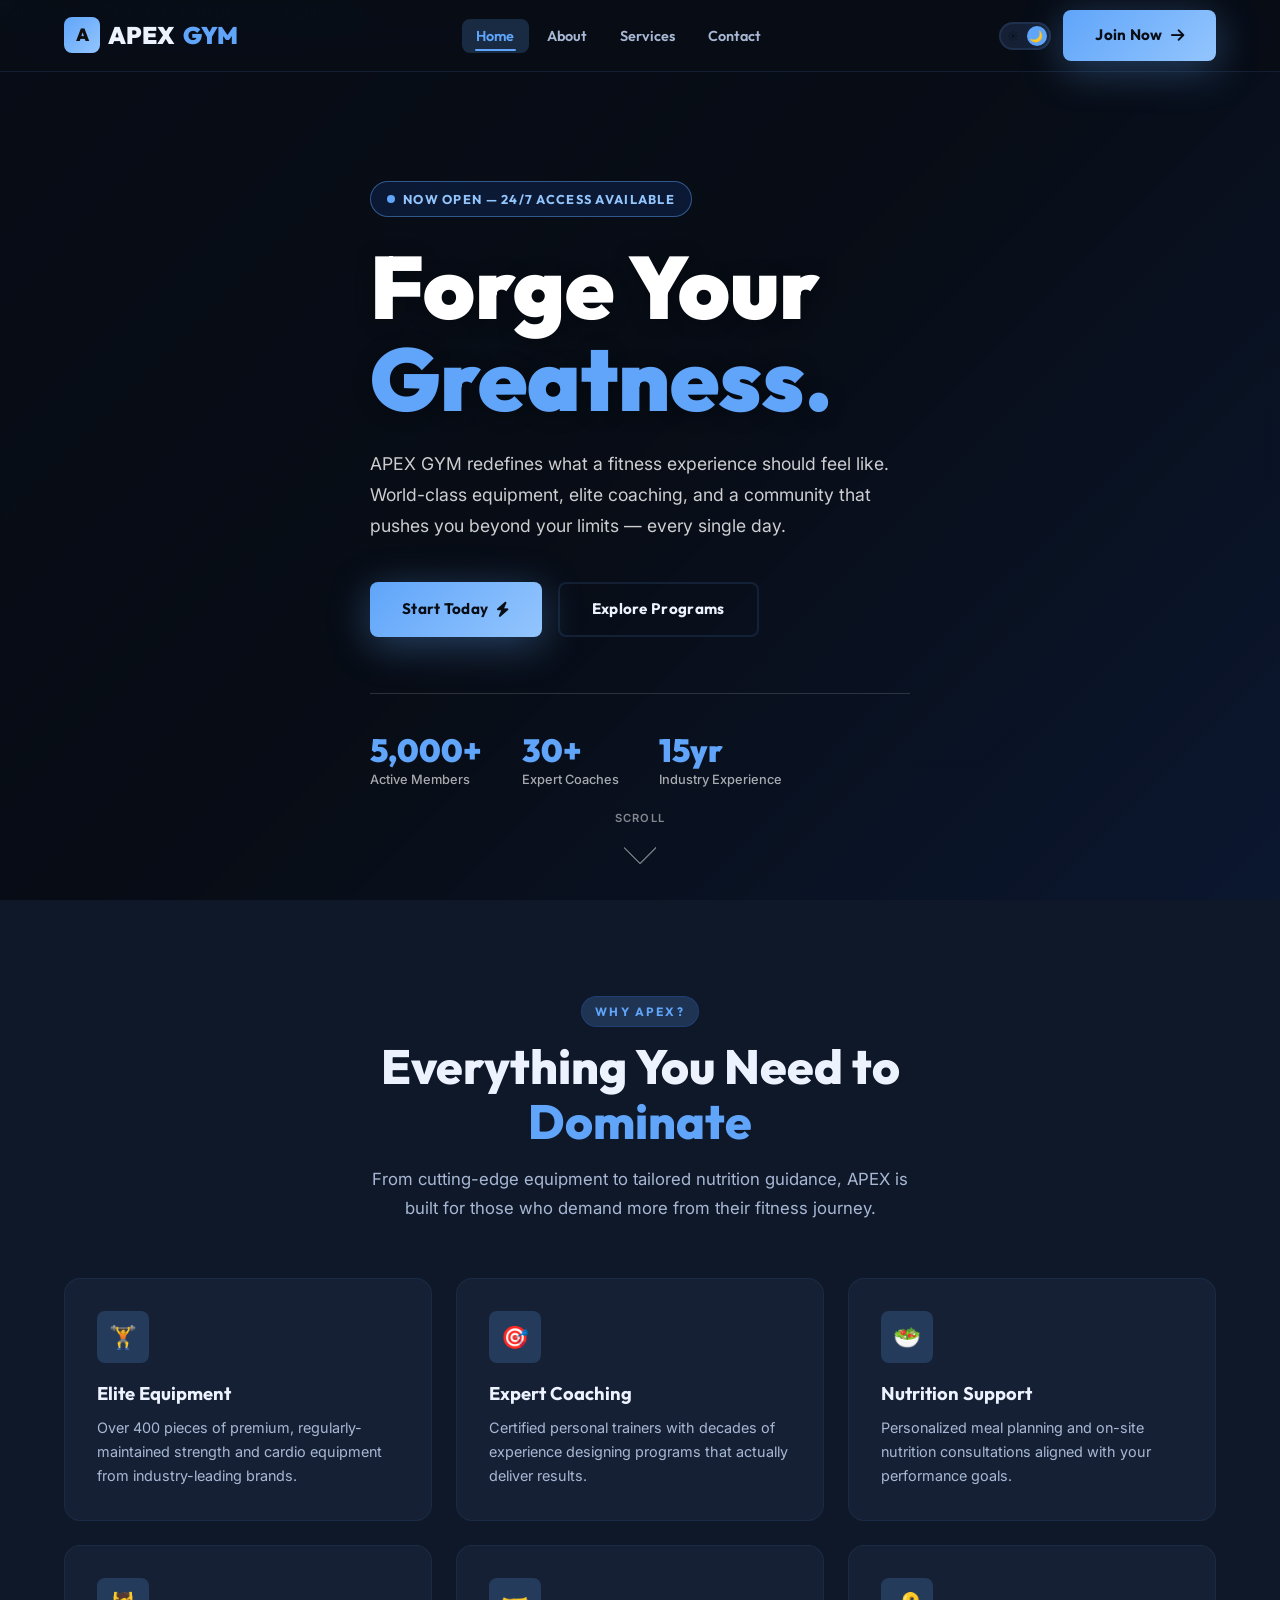
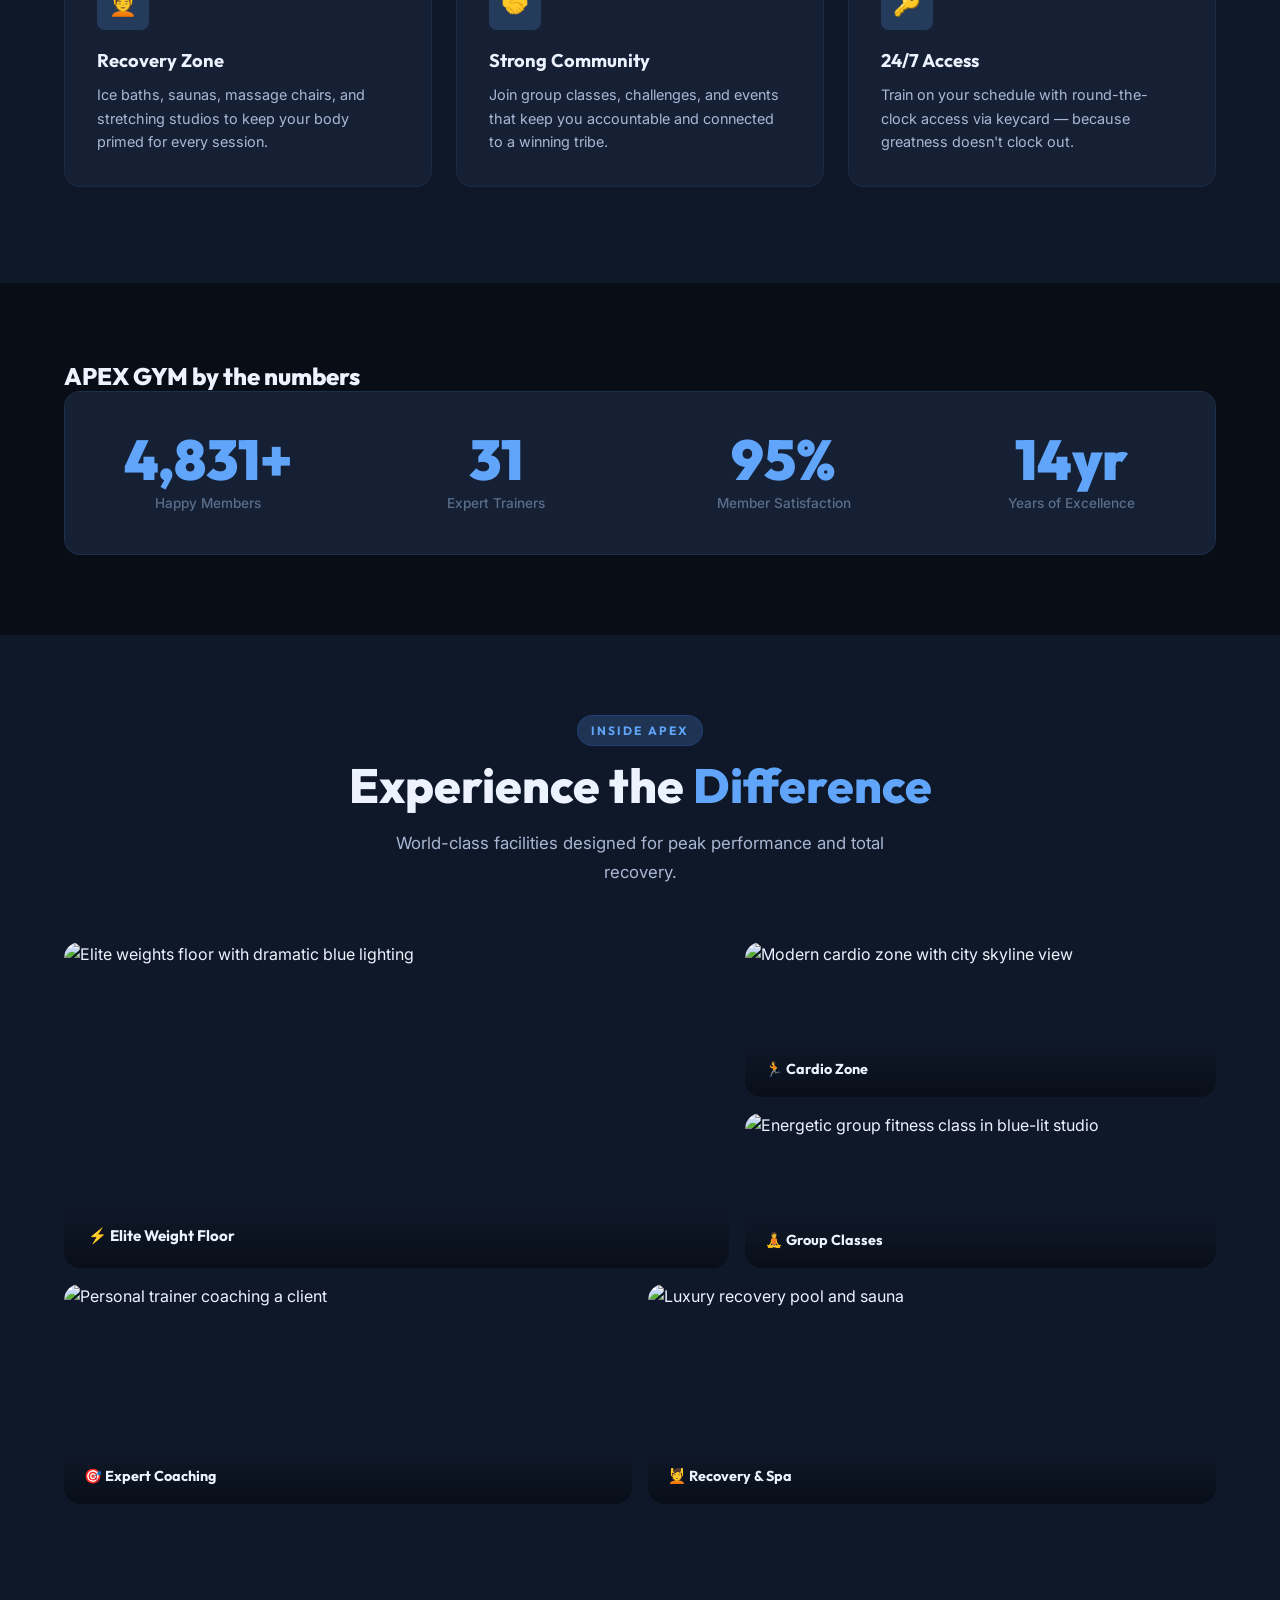
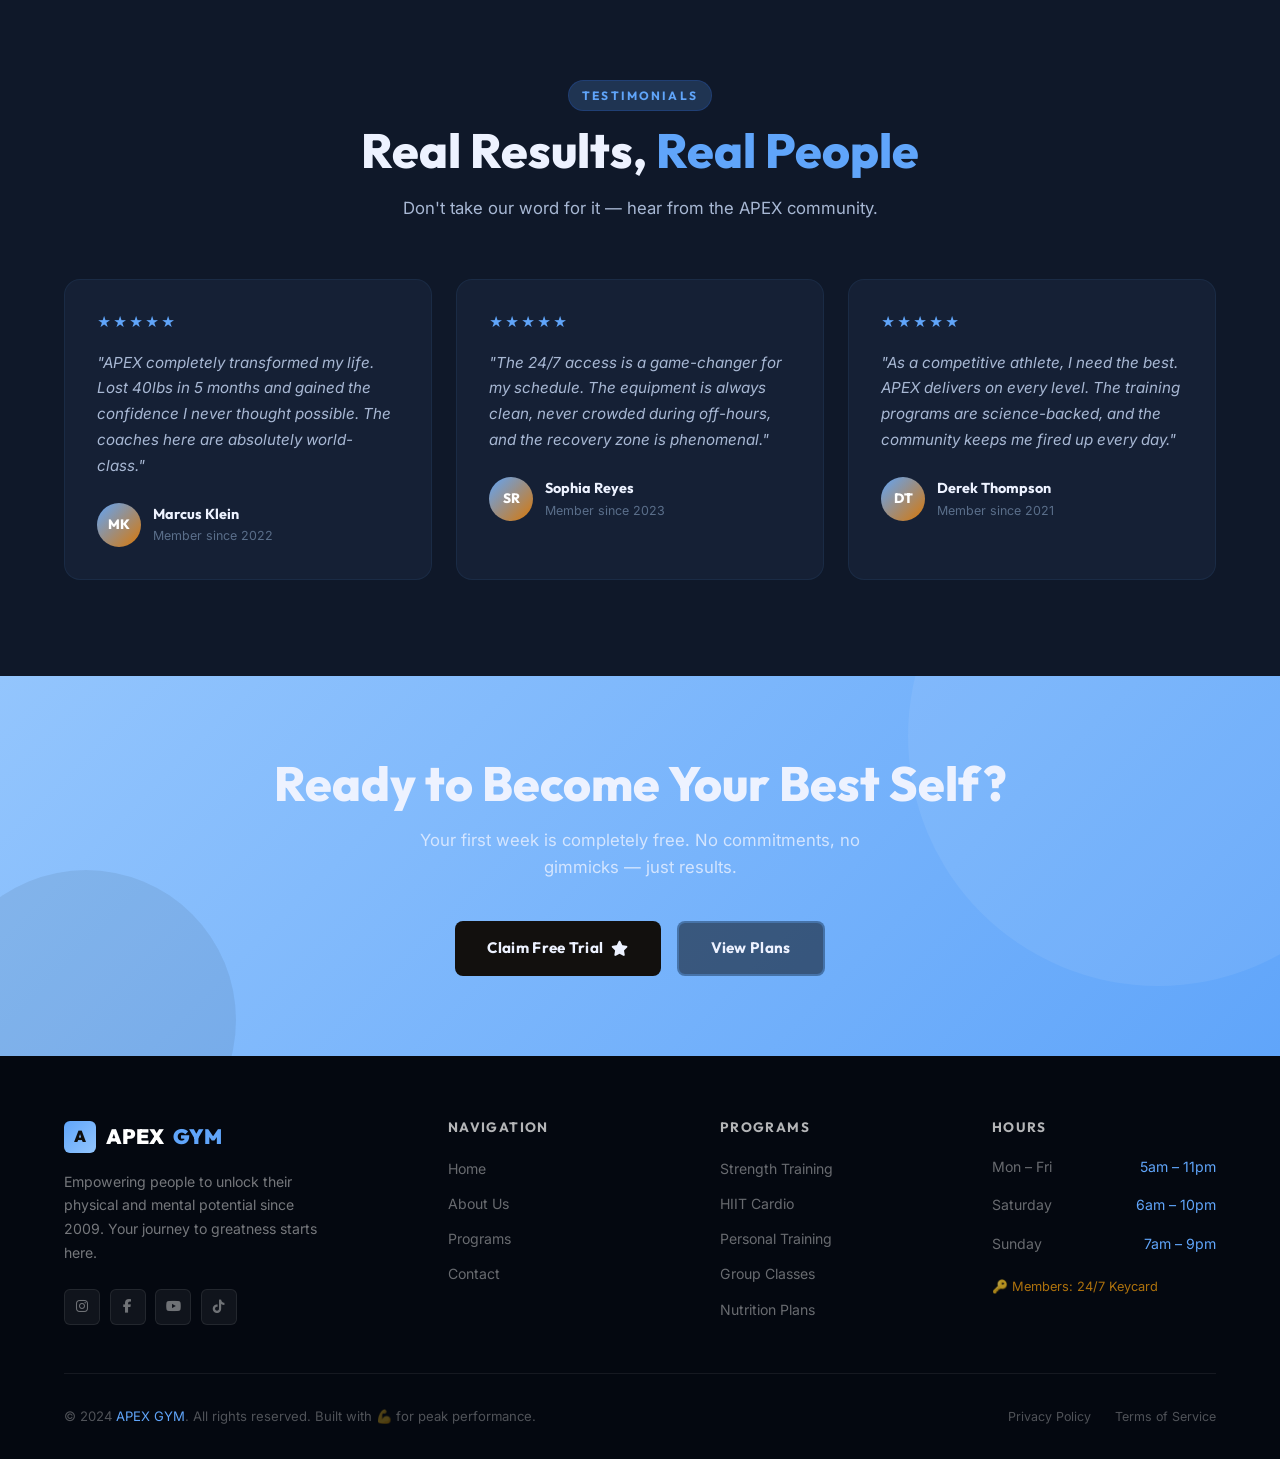
==== index.html @ f4f2288e "Add files via upload" ====
<!DOCTYPE html>
<html lang="en" data-theme="dark">
<head>
  <meta charset="UTF-8" />
  <meta name="viewport" content="width=device-width, initial-scale=1.0" />
  <title>APEX GYM — Forge Your Greatness</title>
  <meta name="description" content="APEX GYM offers world-class fitness equipment, expert personal trainers, and premium wellness programs. Join thousands of members transforming their lives." />
  <meta name="keywords" content="gym, fitness, personal training, weightlifting, APEX GYM" />
  <link rel="canonical" href="index.html" />
  <link rel="stylesheet" href="./style.css" />
  <!-- Font Awesome for icons -->
  <link rel="stylesheet" href="https://cdnjs.cloudflare.com/ajax/libs/font-awesome/6.5.0/css/all.min.css" crossorigin="anonymous" />

  <style>
    /* ── Home-specific styles ── */
    .highlights-section { background: var(--bg-secondary); }

    .stats-section {
      background: var(--bg-primary);
      padding: 5rem 0;
    }

    .stats-grid {
      display: grid;
      grid-template-columns: repeat(4, 1fr);
      gap: 1px;
      background: var(--border);
      border: 1px solid var(--border);
      border-radius: var(--radius-md);
      overflow: hidden;
    }

    .stat-block {
      background: var(--bg-card);
      padding: 2.5rem;
      text-align: center;
      transition: background var(--transition-fast);
    }
    .stat-block:hover { background: var(--bg-card-hover); }

    .stat-block .counter-number { margin-bottom: 0.3rem; }
    .stat-block p {
      font-size: 0.85rem;
      color: var(--text-muted);
      font-weight: 500;
    }

    /* Accordion for FAQs */
    .accordion-item {
      background: var(--bg-card);
      border: 1px solid var(--border-card);
      border-radius: var(--radius-sm);
      overflow: hidden;
      margin-bottom: 0.75rem;
    }

    .accordion-trigger {
      width: 100%;
      display: flex;
      align-items: center;
      justify-content: space-between;
      padding: 1.25rem 1.5rem;
      cursor: pointer;
      background: none;
      font-family: var(--font-heading);
      font-weight: 700;
      font-size: 0.95rem;
      color: var(--text-primary);
      transition: color var(--transition-fast);
      text-align: left;
      gap: 1rem;
    }

    .accordion-trigger:hover { color: var(--accent); }

    .accordion-icon {
      font-size: 0.7rem;
      color: var(--accent);
      transition: transform var(--transition-med);
      flex-shrink: 0;
    }

    .accordion-item.open .accordion-icon { transform: rotate(180deg); }

    .accordion-body {
      max-height: 0;
      overflow: hidden;
      transition: max-height 0.4s ease;
    }

    .accordion-body-inner {
      padding: 0 1.5rem 1.25rem;
      font-size: 0.9rem;
      color: var(--text-secondary);
      line-height: 1.7;
    }

    @media (max-width: 768px) {
      .stats-grid { grid-template-columns: repeat(2, 1fr); }
    }

    @media (max-width: 480px) {
      .stats-grid { grid-template-columns: 1fr; }
    }
  </style>
</head>
<body>

  <!-- ══════════════════════════════════
       NAVIGATION
  ══════════════════════════════════ -->
  <nav class="navbar" role="navigation" aria-label="Main navigation">
    <div class="nav-container">

      <!-- Logo -->
      <a href="index.html" class="nav-logo" aria-label="APEX GYM Home">
        <div class="nav-logo-icon" aria-hidden="true">A</div>
        APEX<span>GYM</span>
      </a>

      <!-- Desktop Links -->
      <ul class="nav-links" role="list">
        <li><a href="index.html" id="nav-home">Home</a></li>
        <li><a href="about.html" id="nav-about">About</a></li>
        <li><a href="services.html" id="nav-services">Services</a></li>
        <li><a href="contact.html" id="nav-contact">Contact</a></li>
      </ul>

      <!-- Controls -->
      <div class="nav-controls">
        <!-- Theme Toggle -->
        <button
          class="theme-toggle"
          data-theme-toggle
          aria-label="Toggle dark/light mode"
          id="theme-toggle-btn"
        >
          <span class="theme-toggle-icon icon-sun" aria-hidden="true">☀️</span>
          <span class="theme-toggle-thumb" aria-hidden="true"></span>
          <span class="theme-toggle-icon icon-moon" aria-hidden="true">🌙</span>
        </button>

        <!-- CTA Button -->
        <a href="contact.html" class="btn btn-primary nav-cta" id="nav-join-btn">
          Join Now <i class="fa fa-arrow-right" aria-hidden="true"></i>
        </a>

        <!-- Hamburger -->
        <button
          class="nav-hamburger"
          aria-label="Toggle mobile menu"
          aria-expanded="false"
          aria-controls="mobile-menu"
          id="hamburger-btn"
        >
          <span class="hamburger-line"></span>
          <span class="hamburger-line"></span>
          <span class="hamburger-line"></span>
        </button>
      </div>
    </div>
  </nav>

  <!-- Mobile Menu -->
  <div class="mobile-menu" id="mobile-menu" role="dialog" aria-label="Mobile navigation">
    <ul class="mobile-menu-links" role="list">
      <li><a href="index.html">Home</a></li>
      <li><a href="about.html">About</a></li>
      <li><a href="services.html">Services</a></li>
      <li><a href="contact.html">Contact</a></li>
    </ul>
    <a href="contact.html" class="btn btn-primary" style="width:100%;justify-content:center;" id="mobile-join-btn">
      Join Now <i class="fa fa-arrow-right" aria-hidden="true"></i>
    </a>
  </div>

  <main>

    <!-- ══════════════════════════════════
         HERO SECTION
    ══════════════════════════════════ -->
    <section class="hero" aria-labelledby="hero-heading">
      <div class="hero-bg" aria-hidden="true">
        <img
          src="images/gym_hero.png"
          alt="Interior of APEX GYM with premium equipment"
          loading="eager"
        />
      </div>

      <div class="container">
        <div class="hero-content">
          <div class="hero-badge fade-in">
            <span class="hero-badge-dot" aria-hidden="true"></span>
            Now Open — 24/7 Access Available
          </div>

          <h1 class="hero-title fade-in" id="hero-heading">
            Forge Your
            <span class="accent-text">Greatness.</span>
          </h1>

          <p class="hero-subtitle fade-in">
            APEX GYM redefines what a fitness experience should feel like.
            World-class equipment, elite coaching, and a community that pushes
            you beyond your limits — every single day.
          </p>

          <div class="hero-cta fade-in">
            <a href="contact.html" class="btn btn-primary" id="hero-start-btn">
              Start Today <i class="fa fa-bolt" aria-hidden="true"></i>
            </a>
            <a href="services.html" class="btn btn-secondary" id="hero-explore-btn">
              Explore Programs
            </a>
          </div>

          <div class="hero-stats fade-in" role="list">
            <div role="listitem">
              <div class="hero-stat-value">5,000+</div>
              <div class="hero-stat-label">Active Members</div>
            </div>
            <div role="listitem">
              <div class="hero-stat-value">30+</div>
              <div class="hero-stat-label">Expert Coaches</div>
            </div>
            <div role="listitem">
              <div class="hero-stat-value">15yr</div>
              <div class="hero-stat-label">Industry Experience</div>
            </div>
          </div>
        </div>
      </div>

      <!-- Scroll indicator -->
      <div class="hero-scroll" aria-hidden="true">
        <span>Scroll</span>
        <div class="hero-scroll-arrow"></div>
      </div>
    </section>

    <!-- ══════════════════════════════════
         HIGHLIGHTS / FEATURES
    ══════════════════════════════════ -->
    <section class="section highlights-section" aria-labelledby="highlights-heading">
      <div class="container">
        <div class="section-header fade-in">
          <span class="section-label">Why APEX?</span>
          <h2 class="section-title" id="highlights-heading">
            Everything You Need to <br/><span class="text-accent">Dominate</span>
          </h2>
          <p class="section-subtitle">
            From cutting-edge equipment to tailored nutrition guidance, APEX is
            built for those who demand more from their fitness journey.
          </p>
        </div>

        <div class="features-grid stagger-children">
          <article class="feature-card slide-up" id="feature-equipment">
            <div class="feature-icon" aria-hidden="true">🏋️</div>
            <h3>Elite Equipment</h3>
            <p>Over 400 pieces of premium, regularly-maintained strength and cardio equipment from industry-leading brands.</p>
          </article>

          <article class="feature-card slide-up" id="feature-coaching">
            <div class="feature-icon" aria-hidden="true">🎯</div>
            <h3>Expert Coaching</h3>
            <p>Certified personal trainers with decades of experience designing programs that actually deliver results.</p>
          </article>

          <article class="feature-card slide-up" id="feature-nutrition">
            <div class="feature-icon" aria-hidden="true">🥗</div>
            <h3>Nutrition Support</h3>
            <p>Personalized meal planning and on-site nutrition consultations aligned with your performance goals.</p>
          </article>

          <article class="feature-card slide-up" id="feature-recovery">
            <div class="feature-icon" aria-hidden="true">💆</div>
            <h3>Recovery Zone</h3>
            <p>Ice baths, saunas, massage chairs, and stretching studios to keep your body primed for every session.</p>
          </article>

          <article class="feature-card slide-up" id="feature-community">
            <div class="feature-icon" aria-hidden="true">🤝</div>
            <h3>Strong Community</h3>
            <p>Join group classes, challenges, and events that keep you accountable and connected to a winning tribe.</p>
          </article>

          <article class="feature-card slide-up" id="feature-access">
            <div class="feature-icon" aria-hidden="true">🔑</div>
            <h3>24/7 Access</h3>
            <p>Train on your schedule with round-the-clock access via keycard — because greatness doesn't clock out.</p>
          </article>
        </div>
      </div>
    </section>

    <!-- ══════════════════════════════════
         STATS COUNTER
    ══════════════════════════════════ -->
    <section class="stats-section" aria-labelledby="stats-heading">
      <div class="container">
        <h2 class="visually-hidden" id="stats-heading">APEX GYM by the numbers</h2>
        <div class="stats-grid stagger-children">
          <div class="stat-block fade-in">
            <div class="counter-number" data-count="5000" data-suffix="+">0</div>
            <p>Happy Members</p>
          </div>
          <div class="stat-block fade-in">
            <div class="counter-number" data-count="32" data-suffix="">0</div>
            <p>Expert Trainers</p>
          </div>
          <div class="stat-block fade-in">
            <div class="counter-number" data-count="98" data-suffix="%">0</div>
            <p>Member Satisfaction</p>
          </div>
          <div class="stat-block fade-in">
            <div class="counter-number" data-count="15" data-suffix="yr">0</div>
            <p>Years of Excellence</p>
          </div>
        </div>
      </div>
    </section>

    <!-- ══════════════════════════════════
         PHOTO GALLERY
    ══════════════════════════════════ -->
    <section class="section gallery-section" aria-labelledby="gallery-heading" style="background: var(--bg-secondary); padding-top:5rem; padding-bottom:5rem;">
      <div class="container">
        <div class="section-header fade-in">
          <span class="section-label">Inside APEX</span>
          <h2 class="section-title" id="gallery-heading">Experience the <span class="text-accent">Difference</span></h2>
          <p class="section-subtitle">World-class facilities designed for peak performance and total recovery.</p>
        </div>
        <div class="gallery-grid stagger-children" style="display:grid;grid-template-columns:repeat(12,1fr);gap:1rem;">
          <figure class="slide-up gallery-item" style="grid-column:1/8;grid-row:1/3;border-radius:var(--radius-md);overflow:hidden;margin:0;position:relative;min-height:320px;">
            <img src="images/gym_weights_1.jpg" alt="Elite weights floor with dramatic blue lighting" style="width:100%;height:100%;object-fit:cover;display:block;transition:transform 0.5s ease;">
            <figcaption style="position:absolute;bottom:0;left:0;right:0;padding:1.25rem 1.5rem;background:linear-gradient(to top,rgba(8,13,22,0.85),transparent);color:#EDF2FF;font-family:var(--font-heading);font-weight:700;font-size:0.95rem;">⚡ Elite Weight Floor</figcaption>
          </figure>
          <figure class="slide-up gallery-item" style="grid-column:8/13;border-radius:var(--radius-md);overflow:hidden;margin:0;position:relative;min-height:155px;">
            <img src="images/gym_cardio_1.jpg" alt="Modern cardio zone with city skyline view" style="width:100%;height:100%;object-fit:cover;display:block;transition:transform 0.5s ease;">
            <figcaption style="position:absolute;bottom:0;left:0;right:0;padding:1rem 1.25rem;background:linear-gradient(to top,rgba(8,13,22,0.85),transparent);color:#EDF2FF;font-family:var(--font-heading);font-weight:700;font-size:0.9rem;">🏃 Cardio Zone</figcaption>
          </figure>
          <figure class="slide-up gallery-item" style="grid-column:8/13;border-radius:var(--radius-md);overflow:hidden;margin:0;position:relative;min-height:155px;">
            <img src="images/gym_classes_1.jpg" alt="Energetic group fitness class in blue-lit studio" style="width:100%;height:100%;object-fit:cover;display:block;transition:transform 0.5s ease;">
            <figcaption style="position:absolute;bottom:0;left:0;right:0;padding:1rem 1.25rem;background:linear-gradient(to top,rgba(8,13,22,0.85),transparent);color:#EDF2FF;font-family:var(--font-heading);font-weight:700;font-size:0.9rem;">🧘 Group Classes</figcaption>
          </figure>
          <figure class="slide-up gallery-item" style="grid-column:1/7;border-radius:var(--radius-md);overflow:hidden;margin:0;position:relative;min-height:220px;">
            <img src="images/gym_trainer_1.jpg" alt="Personal trainer coaching a client" style="width:100%;height:100%;object-fit:cover;display:block;transition:transform 0.5s ease;">
            <figcaption style="position:absolute;bottom:0;left:0;right:0;padding:1rem 1.25rem;background:linear-gradient(to top,rgba(8,13,22,0.85),transparent);color:#EDF2FF;font-family:var(--font-heading);font-weight:700;font-size:0.9rem;">🎯 Expert Coaching</figcaption>
          </figure>
          <figure class="slide-up gallery-item" style="grid-column:7/13;border-radius:var(--radius-md);overflow:hidden;margin:0;position:relative;min-height:220px;">
            <img src="images/gym_pool_spa_1.jpg" alt="Luxury recovery pool and sauna" style="width:100%;height:100%;object-fit:cover;display:block;transition:transform 0.5s ease;">
            <figcaption style="position:absolute;bottom:0;left:0;right:0;padding:1rem 1.25rem;background:linear-gradient(to top,rgba(8,13,22,0.85),transparent);color:#EDF2FF;font-family:var(--font-heading);font-weight:700;font-size:0.9rem;">💆 Recovery &amp; Spa</figcaption>
          </figure>
        </div>
      </div>
    </section>

    <!-- ══════════════════════════════════
         TESTIMONIALS
    ══════════════════════════════════ -->
    <section class="section" aria-labelledby="testimonials-heading" style="background: var(--bg-secondary);">
      <div class="container">
        <div class="section-header fade-in">
          <span class="section-label">Testimonials</span>
          <h2 class="section-title" id="testimonials-heading">
            Real Results, <span class="text-accent">Real People</span>
          </h2>
          <p class="section-subtitle">
            Don't take our word for it — hear from the APEX community.
          </p>
        </div>

        <div class="testimonials-grid stagger-children">
          <article class="testimonial-card slide-up" id="testimonial-1">
            <div class="stars" aria-label="5 out of 5 stars">★★★★★</div>
            <p class="testimonial-text">
              "APEX completely transformed my life. Lost 40lbs in 5 months and
              gained the confidence I never thought possible. The coaches here
              are absolutely world-class."
            </p>
            <div class="testimonial-author">
              <div class="testimonial-avatar" aria-hidden="true">MK</div>
              <div>
                <div class="testimonial-name">Marcus Klein</div>
                <div class="testimonial-role">Member since 2022</div>
              </div>
            </div>
          </article>

          <article class="testimonial-card slide-up" id="testimonial-2">
            <div class="stars" aria-label="5 out of 5 stars">★★★★★</div>
            <p class="testimonial-text">
              "The 24/7 access is a game-changer for my schedule. The equipment
              is always clean, never crowded during off-hours, and the recovery
              zone is phenomenal."
            </p>
            <div class="testimonial-author">
              <div class="testimonial-avatar" aria-hidden="true">SR</div>
              <div>
                <div class="testimonial-name">Sophia Reyes</div>
                <div class="testimonial-role">Member since 2023</div>
              </div>
            </div>
          </article>

          <article class="testimonial-card slide-up" id="testimonial-3">
            <div class="stars" aria-label="5 out of 5 stars">★★★★★</div>
            <p class="testimonial-text">
              "As a competitive athlete, I need the best. APEX delivers on every
              level. The training programs are science-backed, and the community
              keeps me fired up every day."
            </p>
            <div class="testimonial-author">
              <div class="testimonial-avatar" aria-hidden="true">DT</div>
              <div>
                <div class="testimonial-name">Derek Thompson</div>
                <div class="testimonial-role">Member since 2021</div>
              </div>
            </div>
          </article>
        </div>
      </div>
    </section>

    <!-- ══════════════════════════════════
         CTA SECTION
    ══════════════════════════════════ -->
    <section class="cta-section" aria-labelledby="cta-heading">
      <div class="container">
        <div class="cta-inner fade-in">
          <h2 id="cta-heading">Ready to Become Your Best Self?</h2>
          <p>Your first week is completely free. No commitments, no gimmicks — just results.</p>
          <div style="display:flex;gap:1rem;justify-content:center;flex-wrap:wrap;">
            <a href="contact.html" class="btn btn-dark" id="cta-free-trial-btn">
              Claim Free Trial <i class="fa fa-star" aria-hidden="true"></i>
            </a>
            <a href="services.html" class="btn" style="background:rgba(8,13,22,0.55);color:#EDF2FF;border:2px solid rgba(96,165,250,0.35);font-family:var(--font-heading);font-weight:700;" id="cta-plans-btn">
              View Plans
            </a>
          </div>
        </div>
      </div>
    </section>

  </main>

  <!-- ══════════════════════════════════
       FOOTER
  ══════════════════════════════════ -->
  <footer class="footer" role="contentinfo">
    <div class="container">
      <div class="footer-grid">
        <div class="footer-brand">
          <div class="footer-logo">
            <div class="footer-logo-icon" aria-hidden="true">A</div>
            APEX<span>GYM</span>
          </div>
          <p>Empowering people to unlock their physical and mental potential since 2009. Your journey to greatness starts here.</p>
          <div class="footer-social" aria-label="Social media links">
            <a href="#" aria-label="Instagram" id="footer-instagram"><i class="fab fa-instagram"></i></a>
            <a href="#" aria-label="Facebook" id="footer-facebook"><i class="fab fa-facebook-f"></i></a>
            <a href="#" aria-label="YouTube" id="footer-youtube"><i class="fab fa-youtube"></i></a>
            <a href="#" aria-label="TikTok" id="footer-tiktok"><i class="fab fa-tiktok"></i></a>
          </div>
        </div>

        <div>
          <h3 class="footer-col-title">Navigation</h3>
          <ul class="footer-links" role="list">
            <li><a href="index.html">Home</a></li>
            <li><a href="about.html">About Us</a></li>
            <li><a href="services.html">Programs</a></li>
            <li><a href="contact.html">Contact</a></li>
          </ul>
        </div>

        <div>
          <h3 class="footer-col-title">Programs</h3>
          <ul class="footer-links" role="list">
            <li><a href="services.html">Strength Training</a></li>
            <li><a href="services.html">HIIT Cardio</a></li>
            <li><a href="services.html">Personal Training</a></li>
            <li><a href="services.html">Group Classes</a></li>
            <li><a href="services.html">Nutrition Plans</a></li>
          </ul>
        </div>

        <div>
          <h3 class="footer-col-title">Hours</h3>
          <ul class="footer-links" role="list" style="color:rgba(255,255,255,0.4);font-size:0.88rem;">
            <li style="display:flex;justify-content:space-between;"><span>Mon – Fri</span><span style="color:var(--accent)">5am – 11pm</span></li>
            <li style="display:flex;justify-content:space-between;margin-top:0.4rem;"><span>Saturday</span><span style="color:var(--accent)">6am – 10pm</span></li>
            <li style="display:flex;justify-content:space-between;margin-top:0.4rem;"><span>Sunday</span><span style="color:var(--accent)">7am – 9pm</span></li>
            <li style="margin-top:0.75rem;color:rgba(245,158,11,0.7);font-size:0.8rem;">🔑 Members: 24/7 Keycard</li>
          </ul>
        </div>
      </div>

      <hr class="footer-divider" />

      <div class="footer-bottom">
        <p class="footer-copy">
          &copy; 2024 <span>APEX GYM</span>. All rights reserved. Built with 💪 for peak performance.
        </p>
        <div style="display:flex;gap:1.5rem;">
          <a href="#" style="font-size:0.78rem;color:rgba(255,255,255,0.3);transition:color 0.2s;" id="footer-privacy">Privacy Policy</a>
          <a href="#" style="font-size:0.78rem;color:rgba(255,255,255,0.3);transition:color 0.2s;" id="footer-terms">Terms of Service</a>
        </div>
      </div>
    </div>
  </footer>

  <script src="./script.js"></script>
</body>
</html>
---- style.css ----
/* ============================================================
   APEX GYM — Main Stylesheet
   Features: CSS Variables theming, animations, responsive design
   ============================================================ */

/* ── Google Fonts Import ── */
@import url('https://fonts.googleapis.com/css2?family=Outfit:wght@300;400;500;600;700;800;900&family=Inter:wght@300;400;500;600&display=swap');

/* ============================================================
   CSS CUSTOM PROPERTIES — DAY (LIGHT) THEME
   Base colours: Steel Blue #2563EB · Warm Brown #7C4A1E
   ============================================================ */
:root {
  /* Core Palette */
  --blue:            #2563EB;         /* Primary steel blue */
  --brown:           #7C4A1E;         /* Warm brown */
  --accent:          #2563EB;         /* Blue — primary action */
  --accent-dark:     #1D4ED8;         /* Deeper blue */
  --accent-glow:     rgba(37, 99, 235, 0.16);
  --accent2:         #92400E;         /* Amber-brown — secondary energy */

  /* Background layers */
  --bg-primary:      #F5F0EB;         /* Warm linen */
  --bg-secondary:    #EDE8E2;         /* Slightly darker linen */
  --bg-card:         #FDFAF6;         /* Off-white card */
  --bg-card-hover:   #EBF2FF;         /* Blue-tinted hover */
  --bg-nav:          rgba(245, 240, 235, 0.92);
  --bg-footer:       #12100E;         /* Deep espresso brown */
  --bg-overlay:      rgba(245, 240, 235, 0.80);

  /* Text */
  --text-primary:    #1C1208;         /* Deep espresso */
  --text-secondary:  #4A3728;         /* Warm mid-brown */
  --text-muted:      #8A7060;         /* Light brown-grey */
  --text-on-accent:  #ffffff;
  --text-footer:     #C8B8A8;

  /* Borders & Dividers */
  --border:          rgba(124, 74, 30, 0.15);
  --border-card:     rgba(37, 99, 235, 0.10);

  /* Shadows */
  --shadow-sm:       0 2px 8px rgba(37, 99, 235, 0.07);
  --shadow-md:       0 8px 32px rgba(37, 99, 235, 0.10);
  --shadow-lg:       0 20px 60px rgba(37, 99, 235, 0.13);
  --shadow-accent:   0 8px 32px rgba(37, 99, 235, 0.30);

  /* Nav height */
  --nav-height:      72px;

  /* Transitions */
  --transition-fast: 0.18s ease;
  --transition-med:  0.35s cubic-bezier(0.4, 0, 0.2, 1);
  --transition-slow: 0.6s cubic-bezier(0.4, 0, 0.2, 1);

  /* Radius */
  --radius-sm:       8px;
  --radius-md:       16px;
  --radius-lg:       24px;
  --radius-xl:       36px;

  /* Typography */
  --font-heading:    'Outfit', sans-serif;
  --font-body:       'Inter', sans-serif;
}

/* ============================================================
   CSS CUSTOM PROPERTIES — NIGHT (DARK) THEME
   Dark mode: deep navy backgrounds, bright blue & tan accents
   ============================================================ */
[data-theme="dark"] {
  --blue:            #60A5FA;         /* Bright blue for dark bg */
  --brown:           #D4905A;         /* Warm tan */
  --accent:          #60A5FA;         /* Bright sky-blue */
  --accent-dark:     #93C5FD;
  --accent-glow:     rgba(96, 165, 250, 0.20);
  --accent2:         #D97706;         /* Warm amber */

  --bg-primary:      #080D16;         /* Deep navy-black */
  --bg-secondary:    #0F1829;         /* Rich dark navy */
  --bg-card:         #152035;         /* Navy card */
  --bg-card-hover:   #1C2D47;
  --bg-nav:          rgba(8, 13, 22, 0.93);
  --bg-footer:       #040810;
  --bg-overlay:      rgba(8, 13, 22, 0.82);

  --text-primary:    #EDF2FF;         /* Cool near-white */
  --text-secondary:  #A8B8D4;         /* Muted blue-grey */
  --text-muted:      #5A6E8A;
  --text-on-accent:  #080D16;
  --text-footer:     #6A7E9A;

  --border:          rgba(96, 165, 250, 0.12);
  --border-card:     rgba(96, 165, 250, 0.08);

  --shadow-sm:       0 2px 8px rgba(0,0,0,0.5);
  --shadow-md:       0 8px 32px rgba(0,0,0,0.6);
  --shadow-lg:       0 20px 60px rgba(0,0,0,0.7);
  --shadow-accent:   0 8px 40px rgba(96, 165, 250, 0.35);
}

/* ============================================================
   RESET & BASE
   ============================================================ */
*, *::before, *::after {
  box-sizing: border-box;
  margin: 0;
  padding: 0;
}

html {
  scroll-behavior: smooth;
  font-size: 16px;
}

body {
  font-family: var(--font-body);
  background-color: var(--bg-primary);
  color: var(--text-primary);
  line-height: 1.6;
  transition: background-color var(--transition-med), color var(--transition-med);
  overflow-x: hidden;
  min-height: 100vh;
}

/* Page fade-in transition */
body.page-loaded {
  animation: pageFadeIn 0.5s ease forwards;
}

@keyframes pageFadeIn {
  from { opacity: 0; transform: translateY(12px); }
  to   { opacity: 1; transform: translateY(0); }
}

/* page-transition overlay */
.page-transition {
  position: fixed;
  inset: 0;
  background: var(--bg-primary);
  z-index: 9999;
  pointer-events: none;
  opacity: 0;
  transition: opacity 0.3s ease;
}
.page-transition.active { opacity: 1; }

img { display: block; max-width: 100%; }
a  { text-decoration: none; color: inherit; }
ul { list-style: none; }
button { cursor: pointer; border: none; background: none; font-family: inherit; }

/* ============================================================
   TYPOGRAPHY
   ============================================================ */
h1, h2, h3, h4, h5 {
  font-family: var(--font-heading);
  font-weight: 800;
  line-height: 1.15;
  color: var(--text-primary);
}

.section-label {
  display: inline-block;
  font-family: var(--font-heading);
  font-size: 0.75rem;
  font-weight: 700;
  letter-spacing: 0.18em;
  text-transform: uppercase;
  color: var(--accent);
  margin-bottom: 0.75rem;
  padding: 0.3rem 0.8rem;
  background: var(--accent-glow);
  border-radius: 20px;
  border: 1px solid rgba(37, 99, 235, 0.22);
}

.section-title {
  font-size: clamp(2rem, 4vw, 3rem);
  color: var(--text-primary);
  margin-bottom: 1rem;
}

.section-subtitle {
  font-size: 1.05rem;
  color: var(--text-secondary);
  max-width: 560px;
  line-height: 1.7;
}

/* ============================================================
   LAYOUT UTILITIES
   ============================================================ */
.container {
  max-width: 1200px;
  margin-inline: auto;
  padding-inline: 1.5rem;
}

.section {
  padding: 6rem 0;
}

.section-header {
  margin-bottom: 3.5rem;
  text-align: center;
  display: flex;
  flex-direction: column;
  align-items: center;
}

.section-header .section-subtitle {
  text-align: center;
}

/* ============================================================
   SCROLL ANIMATIONS — fade-in / slide-up
   ============================================================ */
.fade-in {
  opacity: 0;
  transform: translateY(30px);
  transition: opacity 0.7s ease, transform 0.7s ease;
}

.slide-up {
  opacity: 0;
  transform: translateY(50px);
  transition: opacity 0.65s ease, transform 0.65s ease;
}

.slide-left {
  opacity: 0;
  transform: translateX(-40px);
  transition: opacity 0.7s ease, transform 0.7s ease;
}

.slide-right {
  opacity: 0;
  transform: translateX(40px);
  transition: opacity 0.7s ease, transform 0.7s ease;
}

.fade-in.visible,
.slide-up.visible,
.slide-left.visible,
.slide-right.visible {
  opacity: 1;
  transform: translate(0);
}

/* Staggered children delay */
.stagger-children > *:nth-child(1) { transition-delay: 0.05s; }
.stagger-children > *:nth-child(2) { transition-delay: 0.15s; }
.stagger-children > *:nth-child(3) { transition-delay: 0.25s; }
.stagger-children > *:nth-child(4) { transition-delay: 0.35s; }
.stagger-children > *:nth-child(5) { transition-delay: 0.45s; }
.stagger-children > *:nth-child(6) { transition-delay: 0.55s; }

/* ============================================================
   BUTTONS
   ============================================================ */
.btn {
  display: inline-flex;
  align-items: center;
  gap: 0.5rem;
  padding: 0.85rem 2rem;
  border-radius: var(--radius-sm);
  font-family: var(--font-heading);
  font-weight: 700;
  font-size: 0.95rem;
  letter-spacing: 0.02em;
  transition: all var(--transition-med);
  position: relative;
  overflow: hidden;
}

.btn::before {
  content: '';
  position: absolute;
  inset: 0;
  background: rgba(255,255,255,0.12);
  opacity: 0;
  transition: opacity var(--transition-fast);
}
.btn:hover::before { opacity: 1; }

.btn-primary {
  background: linear-gradient(135deg, var(--accent), var(--accent-dark));
  color: var(--text-on-accent);
  box-shadow: var(--shadow-accent);
}
.btn-primary:hover {
  transform: translateY(-2px) scale(1.02);
  box-shadow: 0 12px 40px rgba(37, 99, 235, 0.45);
}
.btn-primary:active { transform: translateY(0) scale(0.99); }

.btn-secondary {
  background: transparent;
  color: var(--text-primary);
  border: 2px solid var(--border);
}
.btn-secondary:hover {
  border-color: var(--accent);
  color: var(--accent);
  transform: translateY(-2px);
}

.btn-outline {
  background: transparent;
  color: var(--accent);
  border: 2px solid var(--accent);
}
.btn-outline:hover {
  background: var(--accent);
  color: var(--text-on-accent);
  transform: translateY(-2px);
  box-shadow: var(--shadow-accent);
}

/* ============================================================
   NAVIGATION
   ============================================================ */
.navbar {
  position: fixed;
  top: 0;
  left: 0;
  right: 0;
  height: var(--nav-height);
  z-index: 1000;
  background: var(--bg-nav);
  backdrop-filter: blur(16px) saturate(180%);
  -webkit-backdrop-filter: blur(16px) saturate(180%);
  border-bottom: 1px solid var(--border);
  transition: background var(--transition-med), box-shadow var(--transition-med);
}

.navbar.scrolled {
  box-shadow: var(--shadow-md);
}

.nav-container {
  display: flex;
  align-items: center;
  justify-content: space-between;
  height: 100%;
  max-width: 1200px;
  margin-inline: auto;
  padding-inline: 1.5rem;
}

/* Logo */
.nav-logo {
  display: flex;
  align-items: center;
  gap: 0.5rem;
  font-family: var(--font-heading);
  font-weight: 900;
  font-size: 1.5rem;
  color: var(--text-primary);
  transition: color var(--transition-fast);
  text-decoration: none;
}

.nav-logo span {
  color: var(--accent);
}

.nav-logo-icon {
  width: 36px;
  height: 36px;
  background: linear-gradient(135deg, var(--accent), var(--accent-dark));
  border-radius: 8px;
  display: flex;
  align-items: center;
  justify-content: center;
  color: #0f0e0d;
  font-size: 1.1rem;
  font-weight: 900;
  flex-shrink: 0;
}

/* Nav Links */
.nav-links {
  display: flex;
  align-items: center;
  gap: 0.25rem;
}

.nav-links a {
  font-family: var(--font-heading);
  font-size: 0.9rem;
  font-weight: 600;
  color: var(--text-secondary);
  padding: 0.5rem 0.9rem;
  border-radius: var(--radius-sm);
  transition: color var(--transition-fast), background var(--transition-fast);
  position: relative;
}

.nav-links a::after {
  content: '';
  position: absolute;
  bottom: 2px;
  left: 50%;
  transform: translateX(-50%) scaleX(0);
  width: 60%;
  height: 2px;
  background: var(--accent);
  border-radius: 2px;
  transition: transform var(--transition-med);
}

.nav-links a:hover,
.nav-links a.active {
  color: var(--accent);
  background: var(--accent-glow);
}

.nav-links a:hover::after,
.nav-links a.active::after {
  transform: translateX(-50%) scaleX(1);
}

/* Nav Controls (theme toggle + CTA) */
.nav-controls {
  display: flex;
  align-items: center;
  gap: 0.75rem;
}

/* Theme Toggle Button */
.theme-toggle {
  width: 52px;
  height: 28px;
  background: var(--bg-card);
  border: 2px solid var(--border);
  border-radius: 14px;
  position: relative;
  transition: background var(--transition-med), border-color var(--transition-med);
  cursor: pointer;
  flex-shrink: 0;
}

.theme-toggle:hover {
  border-color: var(--accent);
}

.theme-toggle-thumb {
  position: absolute;
  top: 2px;
  left: 2px;
  width: 20px;
  height: 20px;
  border-radius: 50%;
  background: var(--accent);
  transition: transform var(--transition-med);
  display: flex;
  align-items: center;
  justify-content: center;
  font-size: 0.65rem;
}

[data-theme="dark"] .theme-toggle-thumb {
  transform: translateX(24px);
}

.theme-toggle-icon {
  position: absolute;
  top: 50%;
  transform: translateY(-50%);
  font-size: 0.7rem;
  transition: opacity var(--transition-fast);
  pointer-events: none;
}

.icon-sun { left: 6px; opacity: 1; }
.icon-moon { right: 6px; opacity: 1; }

[data-theme="dark"] .icon-sun { opacity: 0.4; }
[data-theme="dark"] .icon-moon { opacity: 1; }

/* Hamburger */
.nav-hamburger {
  display: none;
  flex-direction: column;
  justify-content: center;
  align-items: center;
  gap: 5px;
  width: 40px;
  height: 40px;
  border-radius: var(--radius-sm);
  transition: background var(--transition-fast);
  cursor: pointer;
}
.nav-hamburger:hover { background: var(--accent-glow); }

.hamburger-line {
  width: 22px;
  height: 2px;
  background: var(--text-primary);
  border-radius: 2px;
  transition: transform var(--transition-med), opacity var(--transition-med);
  transform-origin: center;
}

.nav-hamburger.open .hamburger-line:nth-child(1) {
  transform: translateY(7px) rotate(45deg);
}
.nav-hamburger.open .hamburger-line:nth-child(2) {
  opacity: 0;
  transform: scaleX(0);
}
.nav-hamburger.open .hamburger-line:nth-child(3) {
  transform: translateY(-7px) rotate(-45deg);
}

/* Mobile menu */
.mobile-menu {
  position: fixed;
  top: var(--nav-height);
  left: 0;
  right: 0;
  background: var(--bg-nav);
  backdrop-filter: blur(20px);
  -webkit-backdrop-filter: blur(20px);
  border-bottom: 1px solid var(--border);
  padding: 1rem 1.5rem 1.5rem;
  transform: translateY(-10px);
  opacity: 0;
  pointer-events: none;
  transition: opacity var(--transition-med), transform var(--transition-med);
  z-index: 999;
}

.mobile-menu.open {
  transform: translateY(0);
  opacity: 1;
  pointer-events: all;
}

.mobile-menu-links {
  display: flex;
  flex-direction: column;
  gap: 0.25rem;
  margin-bottom: 1rem;
}

.mobile-menu-links a {
  font-family: var(--font-heading);
  font-weight: 600;
  font-size: 1rem;
  color: var(--text-secondary);
  padding: 0.75rem 1rem;
  border-radius: var(--radius-sm);
  transition: color var(--transition-fast), background var(--transition-fast);
}

.mobile-menu-links a:hover,
.mobile-menu-links a.active {
  color: var(--accent);
  background: var(--accent-glow);
}

/* ============================================================
   HERO SECTION
   ============================================================ */
.hero {
  min-height: 100vh;
  display: flex;
  align-items: center;
  position: relative;
  overflow: hidden;
  padding-top: var(--nav-height);
}

.hero-bg {
  position: absolute;
  inset: 0;
  z-index: 0;
}

.hero-bg img {
  width: 100%;
  height: 100%;
  object-fit: cover;
  object-position: center;
}

.hero-bg::after {
  content: '';
  position: absolute;
  inset: 0;
  background: linear-gradient(
    135deg,
    rgba(8,13,22,0.88) 0%,
    rgba(8,13,22,0.62) 50%,
    rgba(37,99,235,0.12) 100%
  );
}

[data-theme="light"] .hero-bg::after {
  background: linear-gradient(
    135deg,
    rgba(28,18,8,0.82) 0%,
    rgba(28,18,8,0.58) 60%,
    rgba(37,99,235,0.10) 100%
  );
}

.hero-content {
  position: relative;
  z-index: 1;
  max-width: 700px;
}

.hero-badge {
  display: inline-flex;
  align-items: center;
  gap: 0.5rem;
  padding: 0.4rem 1rem;
  background: rgba(37, 99, 235, 0.15);
  border: 1px solid rgba(96, 165, 250, 0.45);
  border-radius: 20px;
  color: #93C5FD;
  font-family: var(--font-heading);
  font-size: 0.8rem;
  font-weight: 700;
  letter-spacing: 0.1em;
  text-transform: uppercase;
  margin-bottom: 1.5rem;
}

.hero-badge-dot {
  width: 8px;
  height: 8px;
  border-radius: 50%;
  background: #60A5FA;
  animation: pulse-dot 2s ease-in-out infinite;
}

@keyframes pulse-dot {
  0%, 100% { transform: scale(1); opacity: 1; }
  50%       { transform: scale(1.4); opacity: 0.7; }
}

.hero-title {
  font-size: clamp(2.8rem, 7vw, 5.5rem);
  font-weight: 900;
  color: #ffffff;
  line-height: 1.05;
  margin-bottom: 1.5rem;
  text-shadow: 0 2px 20px rgba(0,0,0,0.3);
}

.hero-title .accent-text {
  color: var(--accent);
  display: block;
}

.hero-subtitle {
  font-size: 1.1rem;
  color: rgba(255,255,255,0.8);
  max-width: 540px;
  line-height: 1.75;
  margin-bottom: 2.5rem;
}

.hero-cta {
  display: flex;
  gap: 1rem;
  flex-wrap: wrap;
}

.hero-stats {
  display: flex;
  gap: 2.5rem;
  margin-top: 3.5rem;
  padding-top: 2.5rem;
  border-top: 1px solid rgba(255,255,255,0.15);
  flex-wrap: wrap;
}

.hero-stat-value {
  font-family: var(--font-heading);
  font-size: 2rem;
  font-weight: 900;
  color: var(--accent);
  line-height: 1;
}

.hero-stat-label {
  font-size: 0.8rem;
  color: rgba(255,255,255,0.65);
  font-weight: 500;
  margin-top: 0.25rem;
}

/* Scroll indicator */
.hero-scroll {
  position: absolute;
  bottom: 2.5rem;
  left: 50%;
  transform: translateX(-50%);
  display: flex;
  flex-direction: column;
  align-items: center;
  gap: 0.5rem;
  color: rgba(255,255,255,0.5);
  font-size: 0.7rem;
  font-weight: 600;
  letter-spacing: 0.1em;
  text-transform: uppercase;
  z-index: 1;
  animation: bounce-scroll 2.5s ease-in-out infinite;
}

.hero-scroll-arrow {
  width: 24px;
  height: 24px;
  border-right: 2px solid rgba(255,255,255,0.4);
  border-bottom: 2px solid rgba(255,255,255,0.4);
  transform: rotate(45deg);
  border-radius: 2px;
}

@keyframes bounce-scroll {
  0%, 100% { transform: translateX(-50%) translateY(0); }
  50%       { transform: translateX(-50%) translateY(8px); }
}

/* ============================================================
   FEATURES / HIGHLIGHTS (Home)
   ============================================================ */
.features-grid {
  display: grid;
  grid-template-columns: repeat(auto-fit, minmax(280px, 1fr));
  gap: 1.5rem;
}

.feature-card {
  background: var(--bg-card);
  border: 1px solid var(--border-card);
  border-radius: var(--radius-md);
  padding: 2rem;
  transition: transform var(--transition-med), box-shadow var(--transition-med), background var(--transition-med), border-color var(--transition-med);
  position: relative;
  overflow: hidden;
}

.feature-card::before {
  content: '';
  position: absolute;
  top: 0;
  left: 0;
  right: 0;
  height: 3px;
  background: linear-gradient(90deg, var(--accent), var(--accent2));
  transform: scaleX(0);
  transform-origin: left;
  transition: transform var(--transition-med);
}

.feature-card:hover {
  transform: translateY(-6px);
  box-shadow: var(--shadow-lg);
  background: var(--bg-card-hover);
  border-color: rgba(37, 99, 235, 0.25);
}

.feature-card:hover::before { transform: scaleX(1); }

.feature-icon {
  width: 52px;
  height: 52px;
  border-radius: var(--radius-sm);
  background: var(--accent-glow);
  display: flex;
  align-items: center;
  justify-content: center;
  font-size: 1.4rem;
  margin-bottom: 1.25rem;
  transition: transform var(--transition-med);
}

.feature-card:hover .feature-icon {
  transform: scale(1.1) rotate(-5deg);
}

.feature-card h3 {
  font-size: 1.15rem;
  font-weight: 700;
  margin-bottom: 0.75rem;
}

.feature-card p {
  font-size: 0.9rem;
  color: var(--text-secondary);
  line-height: 1.65;
}

/* ============================================================
   CTA SECTION (Home)
   ============================================================ */
.cta-section {
  background: linear-gradient(135deg, var(--accent-dark) 0%, var(--accent) 100%);
  padding: 5rem 0;
  position: relative;
  overflow: hidden;
}

.cta-section::before {
  content: '';
  position: absolute;
  top: -50%;
  right: -10%;
  width: 500px;
  height: 500px;
  border-radius: 50%;
  background: rgba(255,255,255,0.07);
}

.cta-section::after {
  content: '';
  position: absolute;
  bottom: -30%;
  left: -5%;
  width: 300px;
  height: 300px;
  border-radius: 50%;
  background: rgba(0,0,0,0.07);
}

.cta-inner {
  position: relative;
  z-index: 1;
  text-align: center;
}

.cta-inner h2 {
  font-size: clamp(2rem, 4vw, 3rem);
  color: #EDF2FF;
  margin-bottom: 1rem;
}

.cta-inner p {
  font-size: 1.05rem;
  color: rgba(237, 242, 255, 0.78);
  max-width: 500px;
  margin-inline: auto;
  margin-bottom: 2.5rem;
}

.btn-dark {
  background: #12100E;
  color: #EDF2FF;
  font-family: var(--font-heading);
  font-weight: 700;
}
.btn-dark:hover {
  background: #1C1208;
  transform: translateY(-2px);
  box-shadow: 0 12px 40px rgba(0,0,0,0.4);
}

/* ============================================================
   TESTIMONIALS (Home)
   ============================================================ */
.testimonials-grid {
  display: grid;
  grid-template-columns: repeat(auto-fit, minmax(300px, 1fr));
  gap: 1.5rem;
}

.testimonial-card {
  background: var(--bg-card);
  border: 1px solid var(--border-card);
  border-radius: var(--radius-md);
  padding: 2rem;
  transition: transform var(--transition-med), box-shadow var(--transition-med);
}

.testimonial-card:hover {
  transform: translateY(-4px);
  box-shadow: var(--shadow-md);
}

.stars {
  color: var(--accent);
  font-size: 0.85rem;
  letter-spacing: 2px;
  margin-bottom: 1rem;
}

.testimonial-text {
  font-size: 0.95rem;
  color: var(--text-secondary);
  line-height: 1.7;
  font-style: italic;
  margin-bottom: 1.5rem;
}

.testimonial-author {
  display: flex;
  align-items: center;
  gap: 0.75rem;
}

.testimonial-avatar {
  width: 44px;
  height: 44px;
  border-radius: 50%;
  background: linear-gradient(135deg, var(--accent), var(--accent2));
  display: flex;
  align-items: center;
  justify-content: center;
  font-family: var(--font-heading);
  font-weight: 800;
  font-size: 0.85rem;
  color: #fff;
  flex-shrink: 0;
}

.testimonial-name {
  font-family: var(--font-heading);
  font-weight: 700;
  font-size: 0.9rem;
}

.testimonial-role {
  font-size: 0.78rem;
  color: var(--text-muted);
}

/* ============================================================
   ABOUT PAGE
   ============================================================ */
.about-hero {
  background: var(--bg-secondary);
  padding: calc(var(--nav-height) + 4rem) 0 4rem;
  border-bottom: 1px solid var(--border);
}

.about-hero-grid {
  display: grid;
  grid-template-columns: 1fr 1fr;
  gap: 4rem;
  align-items: center;
}

.about-hero-img {
  border-radius: var(--radius-lg);
  overflow: hidden;
  position: relative;
  aspect-ratio: 4/3;
}

.about-hero-img img {
  width: 100%;
  height: 100%;
  object-fit: cover;
  transition: transform var(--transition-slow);
}

.about-hero-img:hover img { transform: scale(1.04); }

.about-hero-img::before {
  content: '';
  position: absolute;
  inset: 0;
  border-radius: var(--radius-lg);
  border: 2px solid rgba(37, 99, 235, 0.25);
  z-index: 1;
  pointer-events: none;
}

.about-badge-floating {
  position: absolute;
  bottom: -20px;
  right: -20px;
  background: var(--accent);
  color: var(--text-on-accent);
  padding: 1.25rem 1.5rem;
  border-radius: var(--radius-md);
  text-align: center;
  box-shadow: var(--shadow-accent);
  z-index: 2;
}

.about-badge-number {
  font-family: var(--font-heading);
  font-size: 2rem;
  font-weight: 900;
  line-height: 1;
}

.about-badge-text {
  font-size: 0.75rem;
  font-weight: 600;
  opacity: 0.8;
  margin-top: 0.25rem;
}

.about-values-grid {
  display: grid;
  grid-template-columns: repeat(auto-fit, minmax(240px, 1fr));
  gap: 1.5rem;
}

.value-card {
  background: var(--bg-card);
  border: 1px solid var(--border-card);
  border-radius: var(--radius-md);
  padding: 1.75rem;
  text-align: center;
  transition: transform var(--transition-med), box-shadow var(--transition-med);
}

.value-card:hover {
  transform: translateY(-5px);
  box-shadow: var(--shadow-md);
  border-color: rgba(37, 99, 235, 0.25);
}

.value-icon {
  font-size: 2.2rem;
  margin-bottom: 1rem;
}

.value-card h3 {
  font-size: 1rem;
  font-weight: 700;
  margin-bottom: 0.5rem;
}

.value-card p {
  font-size: 0.85rem;
  color: var(--text-secondary);
  line-height: 1.6;
}

/* Team */
.team-grid {
  display: grid;
  grid-template-columns: repeat(auto-fit, minmax(260px, 1fr));
  gap: 2rem;
}

.team-card {
  background: var(--bg-card);
  border: 1px solid var(--border-card);
  border-radius: var(--radius-md);
  overflow: hidden;
  transition: transform var(--transition-med), box-shadow var(--transition-med);
}

.team-card:hover {
  transform: translateY(-6px);
  box-shadow: var(--shadow-lg);
}

.team-card-img {
  aspect-ratio: 1;
  background: linear-gradient(135deg, var(--accent-glow), var(--bg-secondary));
  display: flex;
  align-items: center;
  justify-content: center;
  font-size: 4rem;
  overflow: hidden;
}

.team-card-body {
  padding: 1.5rem;
}

.team-card-name {
  font-family: var(--font-heading);
  font-size: 1.1rem;
  font-weight: 800;
  margin-bottom: 0.25rem;
}

.team-card-role {
  font-size: 0.82rem;
  color: var(--accent);
  font-weight: 600;
  text-transform: uppercase;
  letter-spacing: 0.05em;
  margin-bottom: 0.75rem;
}

.team-card-bio {
  font-size: 0.85rem;
  color: var(--text-secondary);
  line-height: 1.6;
}

/* ============================================================
   SERVICES PAGE
   ============================================================ */
.services-hero {
  padding: calc(var(--nav-height) + 5rem) 0 5rem;
  text-align: center;
  background: var(--bg-secondary);
  border-bottom: 1px solid var(--border);
  position: relative;
  overflow: hidden;
}

.services-hero::before {
  content: '';
  position: absolute;
  top: 50%;
  left: 50%;
  transform: translate(-50%, -50%);
  width: 600px;
  height: 600px;
  background: radial-gradient(circle, var(--accent-glow) 0%, transparent 70%);
  pointer-events: none;
}

.services-grid {
  display: grid;
  grid-template-columns: repeat(auto-fit, minmax(320px, 1fr));
  gap: 2rem;
}

.service-card {
  background: var(--bg-card);
  border: 1px solid var(--border-card);
  border-radius: var(--radius-md);
  padding: 2.25rem;
  transition: transform var(--transition-med), box-shadow var(--transition-med), border-color var(--transition-med);
  position: relative;
  overflow: hidden;
}

.service-card::after {
  content: '';
  position: absolute;
  bottom: 0;
  left: 0;
  right: 0;
  height: 4px;
  background: linear-gradient(90deg, var(--accent), var(--accent2));
  transform: scaleX(0);
  transition: transform var(--transition-med);
}

.service-card:hover {
  transform: translateY(-8px);
  box-shadow: var(--shadow-lg);
  border-color: rgba(37, 99, 235, 0.25);
}

.service-card:hover::after { transform: scaleX(1); }

.service-icon-wrap {
  width: 60px;
  height: 60px;
  border-radius: var(--radius-sm);
  background: linear-gradient(135deg, var(--accent-glow), rgba(146, 64, 14, 0.12));
  display: flex;
  align-items: center;
  justify-content: center;
  font-size: 1.6rem;
  margin-bottom: 1.5rem;
  transition: transform var(--transition-med), box-shadow var(--transition-med);
}

.service-card:hover .service-icon-wrap {
  transform: scale(1.1);
  box-shadow: var(--shadow-accent);
}

.service-card h3 {
  font-size: 1.2rem;
  font-weight: 800;
  margin-bottom: 0.75rem;
}

.service-card p {
  font-size: 0.9rem;
  color: var(--text-secondary);
  line-height: 1.7;
  margin-bottom: 1.5rem;
}

.service-features {
  display: flex;
  flex-direction: column;
  gap: 0.4rem;
}

.service-feature-item {
  display: flex;
  align-items: center;
  gap: 0.5rem;
  font-size: 0.85rem;
  color: var(--text-secondary);
}

.service-feature-item::before {
  content: '✓';
  color: var(--accent);
  font-weight: 800;
  flex-shrink: 0;
}

/* Pricing */
.pricing-grid {
  display: grid;
  grid-template-columns: repeat(auto-fit, minmax(280px, 1fr));
  gap: 1.5rem;
  align-items: end;
}

.pricing-card {
  background: var(--bg-card);
  border: 2px solid var(--border-card);
  border-radius: var(--radius-lg);
  padding: 2.5rem 2rem;
  text-align: center;
  transition: transform var(--transition-med), box-shadow var(--transition-med);
  position: relative;
}

.pricing-card:hover {
  transform: translateY(-6px);
  box-shadow: var(--shadow-lg);
}

.pricing-card.featured {
  border-color: var(--accent);
  background: linear-gradient(145deg, var(--bg-card), var(--bg-card-hover));
  transform: scale(1.04);
  box-shadow: var(--shadow-accent);
}

.pricing-card.featured:hover { transform: scale(1.04) translateY(-4px); }

.pricing-badge {
  position: absolute;
  top: -14px;
  left: 50%;
  transform: translateX(-50%);
  background: linear-gradient(135deg, var(--accent), var(--accent-dark));
  color: var(--text-on-accent);
  font-family: var(--font-heading);
  font-size: 0.7rem;
  font-weight: 800;
  letter-spacing: 0.08em;
  text-transform: uppercase;
  padding: 0.3rem 1rem;
  border-radius: 20px;
  white-space: nowrap;
}

.pricing-name {
  font-family: var(--font-heading);
  font-size: 1rem;
  font-weight: 700;
  text-transform: uppercase;
  letter-spacing: 0.1em;
  color: var(--text-muted);
  margin-bottom: 1.25rem;
}

.pricing-price {
  display: flex;
  align-items: flex-start;
  justify-content: center;
  gap: 0.2rem;
  margin-bottom: 0.5rem;
}

.pricing-currency {
  font-family: var(--font-heading);
  font-size: 1.2rem;
  font-weight: 700;
  color: var(--accent);
  margin-top: 0.4rem;
}

.pricing-amount {
  font-family: var(--font-heading);
  font-size: 3.2rem;
  font-weight: 900;
  color: var(--text-primary);
  line-height: 1;
}

.pricing-period {
  font-size: 0.8rem;
  color: var(--text-muted);
  margin-bottom: 1.75rem;
}

.pricing-features {
  text-align: left;
  margin-bottom: 2rem;
  display: flex;
  flex-direction: column;
  gap: 0.6rem;
}

.pricing-feature {
  display: flex;
  align-items: center;
  gap: 0.6rem;
  font-size: 0.88rem;
  color: var(--text-secondary);
}

.pricing-feature-check {
  width: 18px;
  height: 18px;
  border-radius: 50%;
  background: var(--accent-glow);
  border: 1px solid var(--accent);
  display: flex;
  align-items: center;
  justify-content: center;
  font-size: 0.6rem;
  color: var(--accent);
  flex-shrink: 0;
}

/* ============================================================
   CONTACT PAGE
   ============================================================ */
.contact-hero {
  padding: calc(var(--nav-height) + 5rem) 0 5rem;
  background: var(--bg-secondary);
  border-bottom: 1px solid var(--border);
  text-align: center;
  position: relative;
  overflow: hidden;
}

.contact-hero::before {
  content: '';
  position: absolute;
  top: 50%;
  left: 50%;
  transform: translate(-50%, -50%);
  width: 500px;
  height: 500px;
  background: radial-gradient(circle, var(--accent-glow) 0%, transparent 70%);
  pointer-events: none;
}

.contact-grid {
  display: grid;
  grid-template-columns: 1fr 1.4fr;
  gap: 4rem;
  align-items: start;
}

/* Contact Info */
.contact-info-cards {
  display: flex;
  flex-direction: column;
  gap: 1rem;
}

.contact-info-card {
  background: var(--bg-card);
  border: 1px solid var(--border-card);
  border-radius: var(--radius-md);
  padding: 1.5rem;
  display: flex;
  align-items: flex-start;
  gap: 1rem;
  transition: transform var(--transition-med), box-shadow var(--transition-med);
}

.contact-info-card:hover {
  transform: translateY(-3px);
  box-shadow: var(--shadow-md);
  border-color: rgba(37, 99, 235, 0.25);
}

.contact-info-icon {
  width: 44px;
  height: 44px;
  border-radius: var(--radius-sm);
  background: var(--accent-glow);
  display: flex;
  align-items: center;
  justify-content: center;
  font-size: 1.1rem;
  flex-shrink: 0;
}

.contact-info-label {
  font-family: var(--font-heading);
  font-size: 0.75rem;
  font-weight: 700;
  text-transform: uppercase;
  letter-spacing: 0.08em;
  color: var(--text-muted);
  margin-bottom: 0.2rem;
}

.contact-info-value {
  font-weight: 600;
  color: var(--text-primary);
}

/* Social links */
.social-links {
  display: flex;
  gap: 0.75rem;
  margin-top: 1.5rem;
}

.social-link {
  width: 44px;
  height: 44px;
  border-radius: var(--radius-sm);
  background: var(--bg-card);
  border: 1px solid var(--border-card);
  display: flex;
  align-items: center;
  justify-content: center;
  font-size: 1rem;
  transition: all var(--transition-med);
  color: var(--text-secondary);
}

.social-link:hover {
  background: var(--accent);
  color: var(--text-on-accent);
  border-color: var(--accent);
  transform: translateY(-3px) scale(1.05);
  box-shadow: var(--shadow-accent);
}

/* Contact Form */
.contact-form-card {
  background: var(--bg-card);
  border: 1px solid var(--border-card);
  border-radius: var(--radius-lg);
  padding: 2.5rem;
  box-shadow: var(--shadow-md);
}

.form-row {
  display: grid;
  grid-template-columns: 1fr 1fr;
  gap: 1rem;
}

.form-group {
  display: flex;
  flex-direction: column;
  gap: 0.5rem;
  margin-bottom: 1.25rem;
}

.form-label {
  font-family: var(--font-heading);
  font-size: 0.82rem;
  font-weight: 700;
  color: var(--text-secondary);
  letter-spacing: 0.04em;
}

.form-input,
.form-select,
.form-textarea {
  background: var(--bg-primary);
  border: 2px solid var(--border);
  border-radius: var(--radius-sm);
  padding: 0.75rem 1rem;
  font-family: var(--font-body);
  font-size: 0.9rem;
  color: var(--text-primary);
  transition: border-color var(--transition-fast), box-shadow var(--transition-fast);
  width: 100%;
  outline: none;
}

.form-input:focus,
.form-select:focus,
.form-textarea:focus {
  border-color: var(--accent);
  box-shadow: 0 0 0 3px var(--accent-glow);
}

.form-input.invalid,
.form-textarea.invalid {
  border-color: var(--accent2);
  box-shadow: 0 0 0 3px rgba(146, 64, 14, 0.2);
}

.form-input.valid,
.form-textarea.valid {
  border-color: #22c55e;
  box-shadow: 0 0 0 3px rgba(34,197,94,0.15);
}

.form-error {
  font-size: 0.78rem;
  color: var(--accent2);
  font-weight: 500;
  display: none;
}

.form-error.visible { display: block; }

.form-textarea {
  resize: vertical;
  min-height: 130px;
}

.form-select {
  appearance: none;
  background-image: url("data:image/svg+xml,%3Csvg xmlns='http://www.w3.org/2000/svg' width='16' height='16' viewBox='0 0 24 24' fill='none' stroke='%23D94F7A' stroke-width='2'%3E%3Cpath d='m6 9 6 6 6-6'/%3E%3C/svg%3E");
  background-repeat: no-repeat;
  background-position: right 0.75rem center;
  padding-right: 2.5rem;
  cursor: pointer;
}

.form-success {
  display: none;
  text-align: center;
  padding: 2rem;
}

.form-success.visible { display: block; }

.form-success-icon {
  font-size: 3rem;
  margin-bottom: 1rem;
}

.form-success h3 {
  font-size: 1.3rem;
  margin-bottom: 0.5rem;
}

.form-success p {
  color: var(--text-secondary);
  font-size: 0.9rem;
}

/* ============================================================
   FOOTER
   ============================================================ */
.footer {
  background: var(--bg-footer);
  color: var(--text-footer);
  padding: 4rem 0 2rem;
}

.footer-grid {
  display: grid;
  grid-template-columns: 1.5fr 1fr 1fr 1fr;
  gap: 3rem;
  margin-bottom: 3rem;
}

.footer-brand p {
  font-size: 0.88rem;
  line-height: 1.7;
  color: rgba(255,255,255,0.45);
  margin-top: 1rem;
  margin-bottom: 1.5rem;
  max-width: 260px;
}

.footer-logo {
  display: flex;
  align-items: center;
  gap: 0.6rem;
  font-family: var(--font-heading);
  font-weight: 900;
  font-size: 1.3rem;
  color: #fff;
}

.footer-logo span { color: var(--accent); }

.footer-logo-icon {
  width: 32px;
  height: 32px;
  background: linear-gradient(135deg, var(--accent), var(--accent-dark));
  border-radius: 6px;
  display: flex;
  align-items: center;
  justify-content: center;
  color: #0f0e0d;
  font-size: 1rem;
  font-weight: 900;
}

.footer-col-title {
  font-family: var(--font-heading);
  font-size: 0.85rem;
  font-weight: 700;
  text-transform: uppercase;
  letter-spacing: 0.1em;
  color: rgba(255,255,255,0.7);
  margin-bottom: 1.25rem;
}

.footer-links {
  display: flex;
  flex-direction: column;
  gap: 0.6rem;
}

.footer-links a {
  font-size: 0.88rem;
  color: rgba(255,255,255,0.4);
  transition: color var(--transition-fast), padding-left var(--transition-fast);
}

.footer-links a:hover {
  color: var(--accent);
  padding-left: 4px;
}

.footer-divider {
  border: none;
  border-top: 1px solid rgba(255,255,255,0.07);
  margin-bottom: 2rem;
}

.footer-bottom {
  display: flex;
  align-items: center;
  justify-content: space-between;
  flex-wrap: wrap;
  gap: 1rem;
}

.footer-copy {
  font-size: 0.82rem;
  color: rgba(255,255,255,0.3);
}

.footer-copy span { color: var(--accent); }

.footer-social {
  display: flex;
  gap: 0.6rem;
}

.footer-social a {
  width: 36px;
  height: 36px;
  border-radius: 6px;
  background: rgba(255,255,255,0.05);
  border: 1px solid rgba(255,255,255,0.08);
  display: flex;
  align-items: center;
  justify-content: center;
  font-size: 0.85rem;
  color: rgba(255,255,255,0.4);
  transition: all var(--transition-fast);
}

.footer-social a:hover {
  background: var(--accent);
  color: #0f0e0d;
  border-color: var(--accent);
  transform: translateY(-2px);
}

/* ============================================================
   PAGE HERO (generic inner-page top section)
   ============================================================ */
.page-hero {
  padding: calc(var(--nav-height) + 5rem) 0 5rem;
  text-align: center;
  background: var(--bg-secondary);
  border-bottom: 1px solid var(--border);
  position: relative;
  overflow: hidden;
}

.page-hero::before {
  content: '';
  position: absolute;
  top: 50%;
  left: 50%;
  transform: translate(-50%, -50%);
  width: 600px;
  height: 600px;
  background: radial-gradient(circle, var(--accent-glow) 0%, transparent 65%);
  pointer-events: none;
}

/* ============================================================
   RESPONSIVE — TABLET
   ============================================================ */
@media (max-width: 1024px) {
  .footer-grid {
    grid-template-columns: 1fr 1fr;
    gap: 2rem;
  }

  .about-hero-grid {
    grid-template-columns: 1fr;
    gap: 2rem;
  }

  .contact-grid {
    grid-template-columns: 1fr;
    gap: 2.5rem;
  }
}

/* ============================================================
   RESPONSIVE — MOBILE
   ============================================================ */
@media (max-width: 768px) {
  :root { --nav-height: 64px; }

  .section { padding: 4rem 0; }

  .nav-links { display: none; }
  .nav-hamburger { display: flex; }
  .nav-cta { display: none; }

  .footer-grid {
    grid-template-columns: 1fr;
    gap: 2rem;
  }

  .hero-stats {
    gap: 1.5rem;
  }

  .form-row {
    grid-template-columns: 1fr;
  }

  .pricing-card.featured {
    transform: none;
  }

  .pricing-card.featured:hover {
    transform: translateY(-4px);
  }
}

@media (max-width: 480px) {
  .hero-cta {
    flex-direction: column;
  }

  .hero-cta .btn {
    width: 100%;
    justify-content: center;
  }
}

/* ============================================================
   MISC UTILITIES
   ============================================================ */
.text-accent { color: var(--accent); }
.text-center { text-align: center; }
.mt-1 { margin-top: 0.5rem; }
.mt-2 { margin-top: 1rem; }
.mt-3 { margin-top: 1.5rem; }
.gap-sm { gap: 0.5rem; }
.d-flex { display: flex; }
.align-center { align-items: center; }

/* Decorative accent line under headings */
.accent-underline {
  display: inline-block;
  position: relative;
}
.accent-underline::after {
  content: '';
  position: absolute;
  bottom: -6px;
  left: 0;
  width: 60%;
  height: 3px;
  background: linear-gradient(90deg, var(--accent), transparent);
  border-radius: 2px;
}

/* Glowing number counter */
.counter-number {
  font-family: var(--font-heading);
  font-size: 3.5rem;
  font-weight: 900;
  color: var(--accent);
  line-height: 1;
}
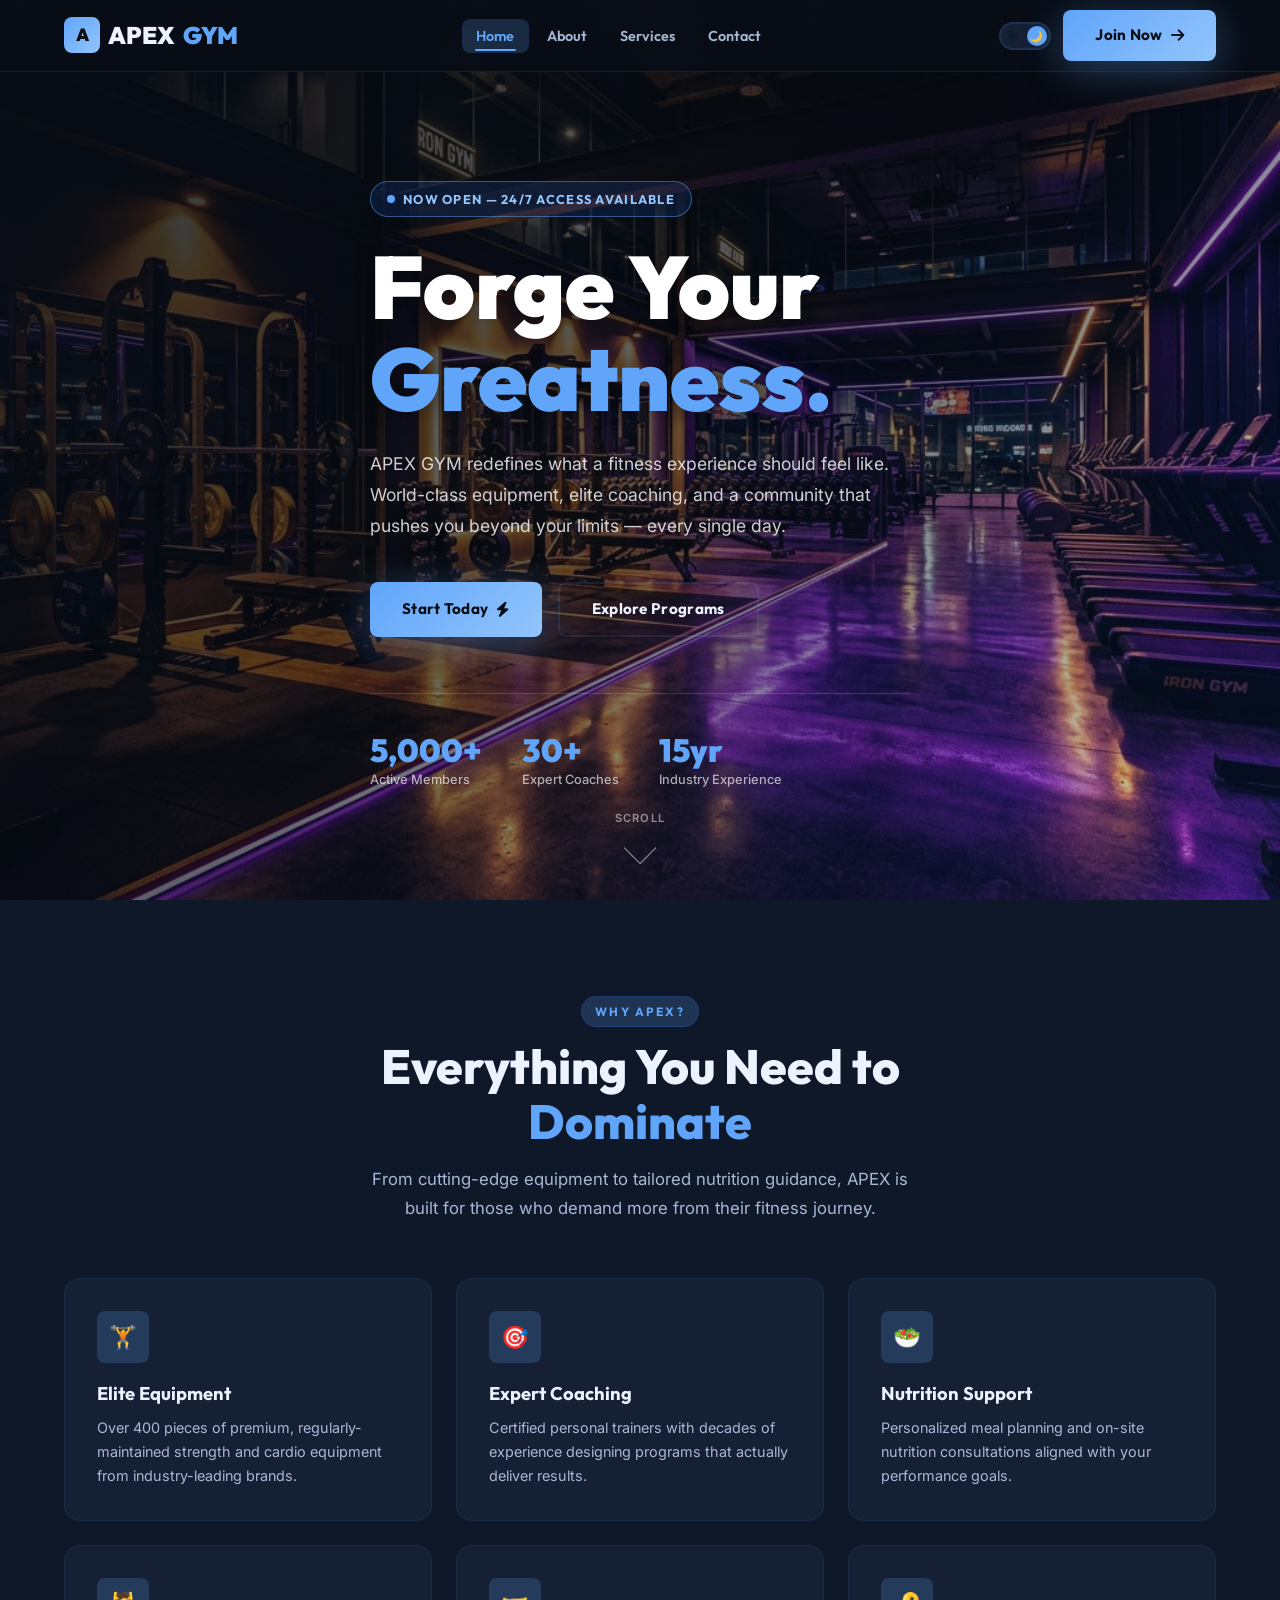
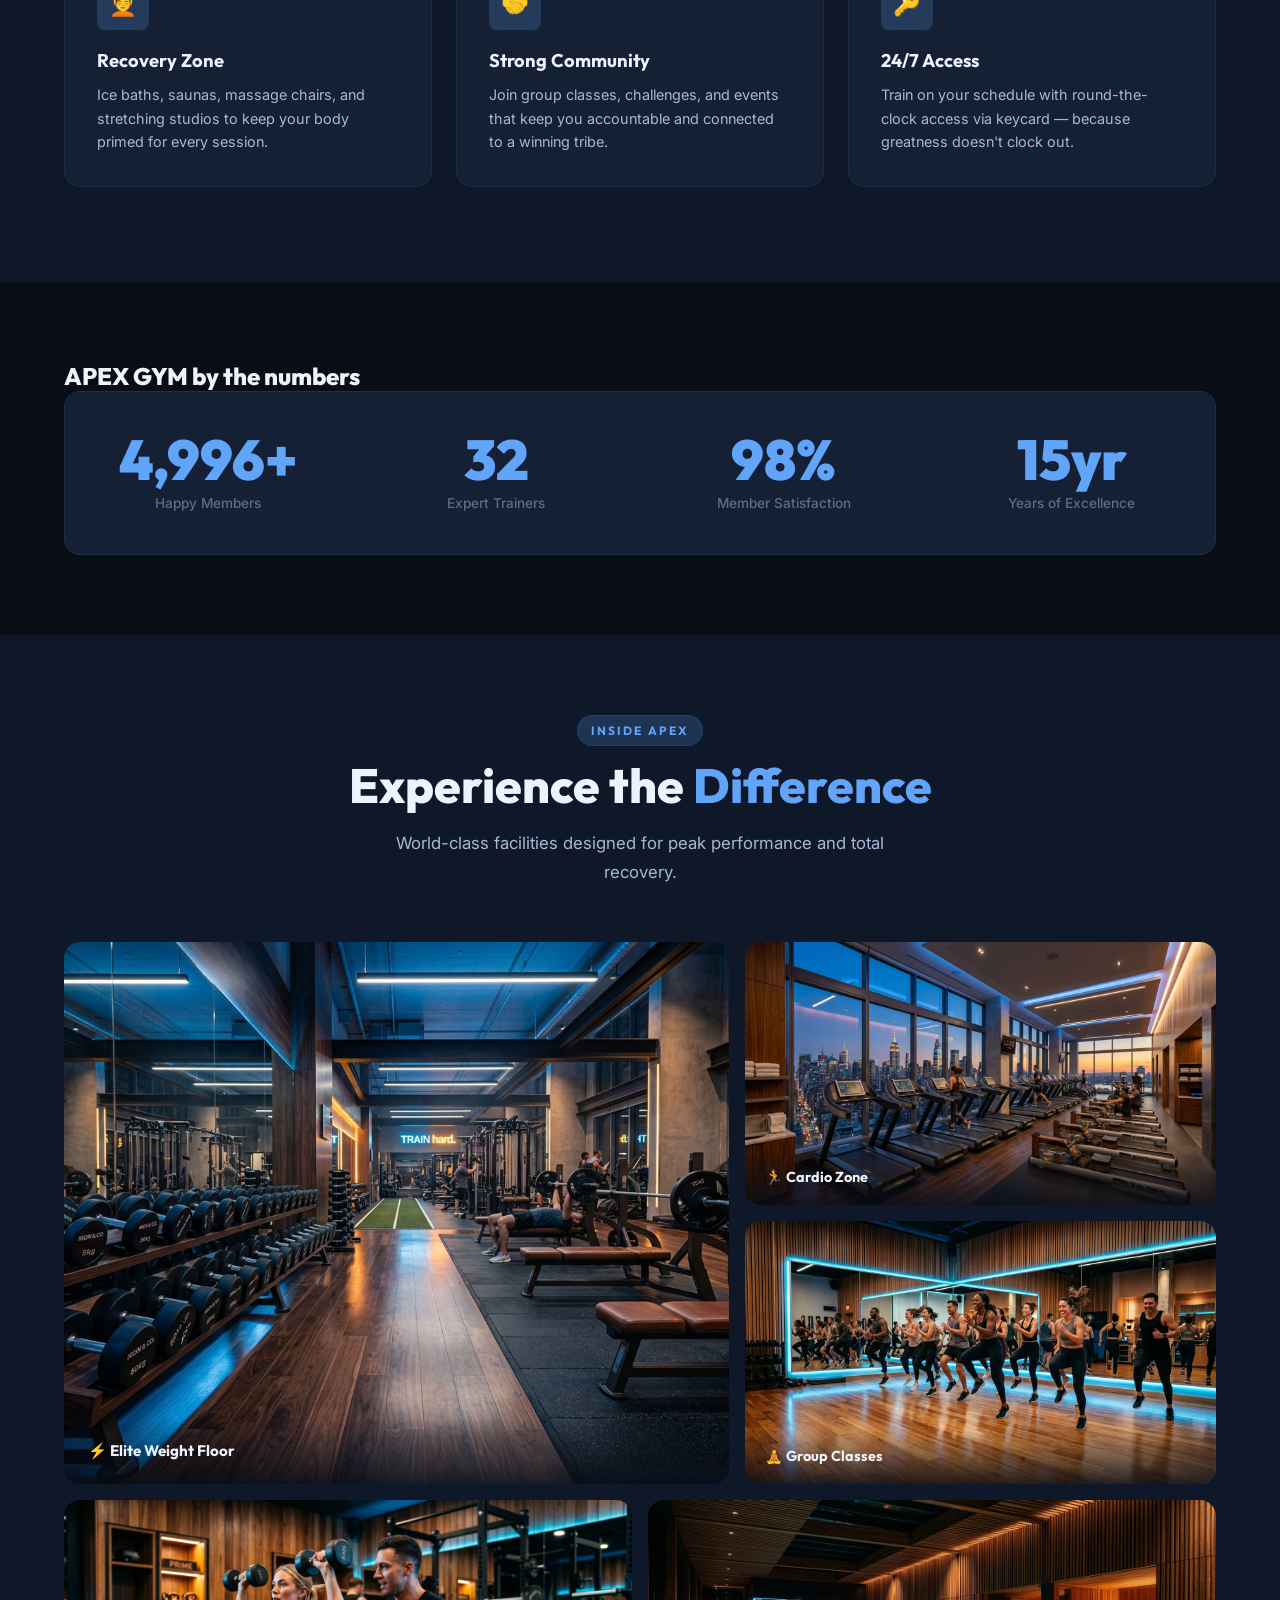
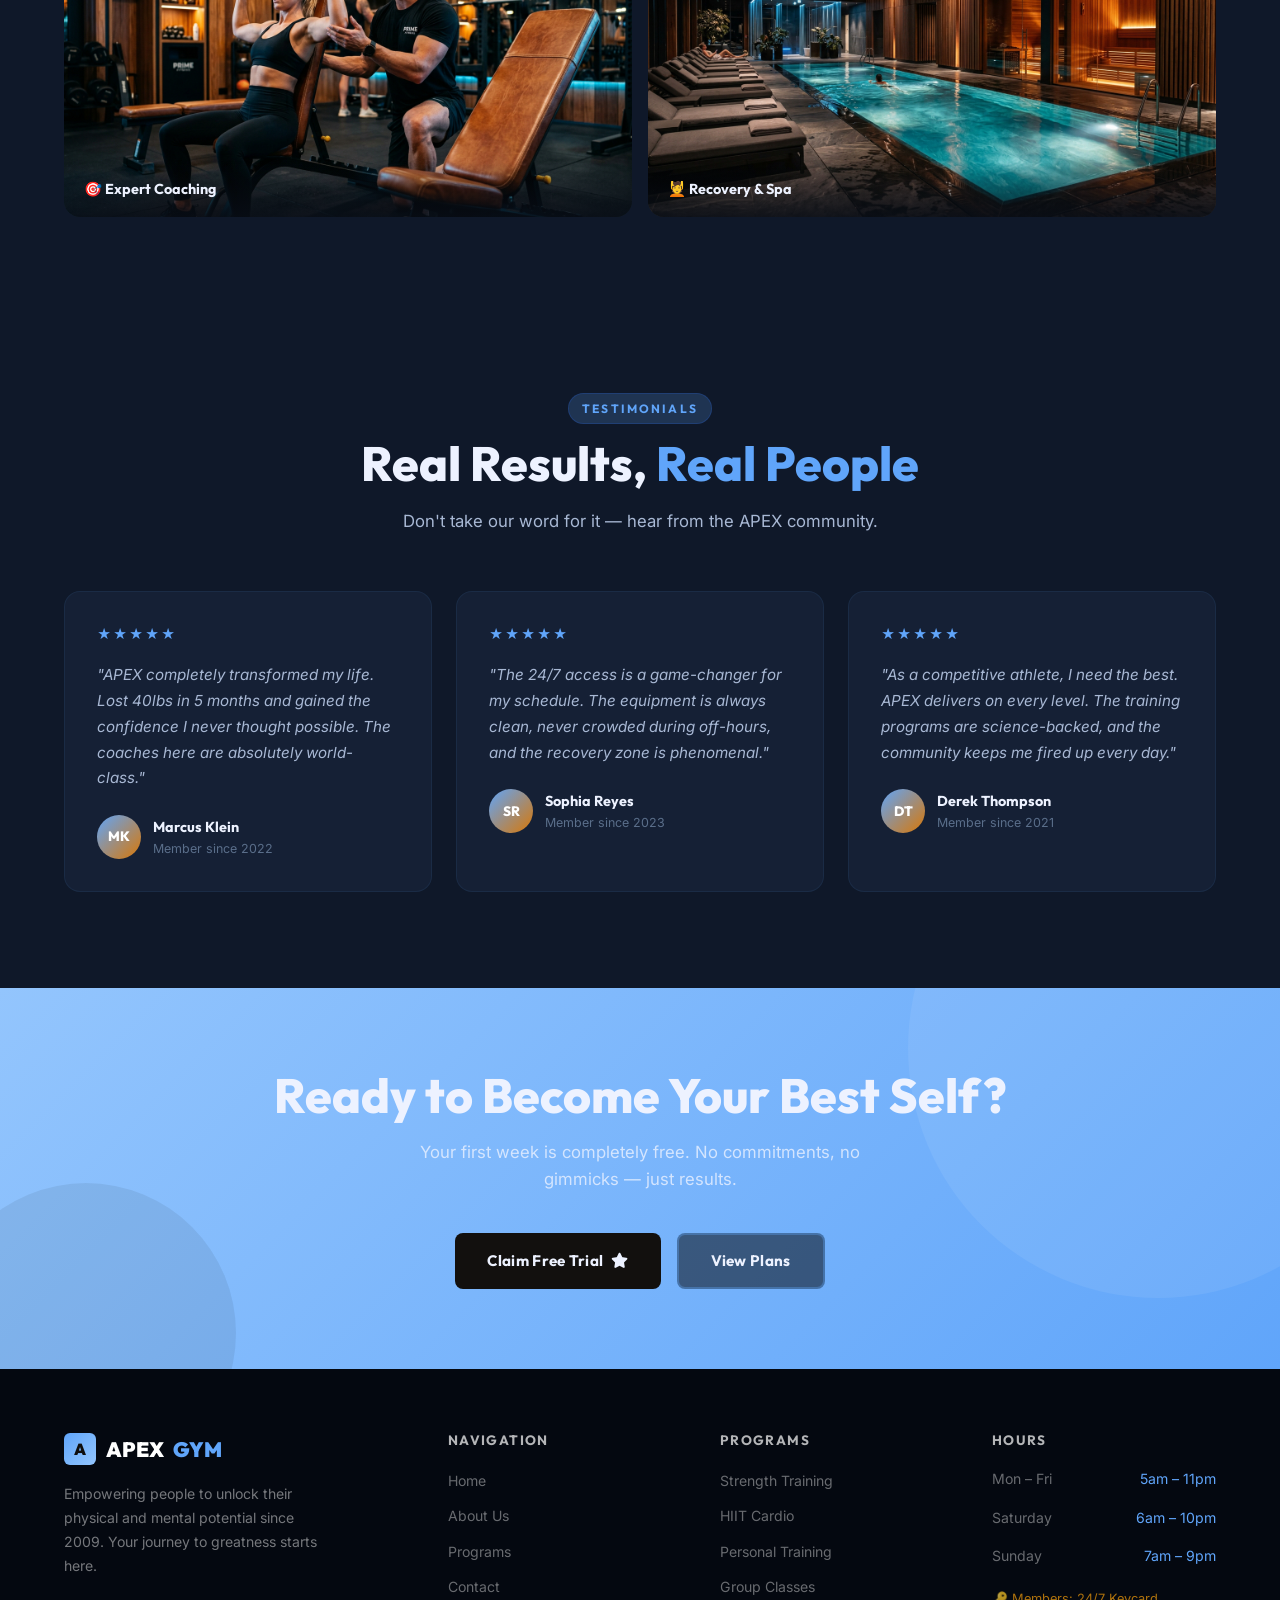
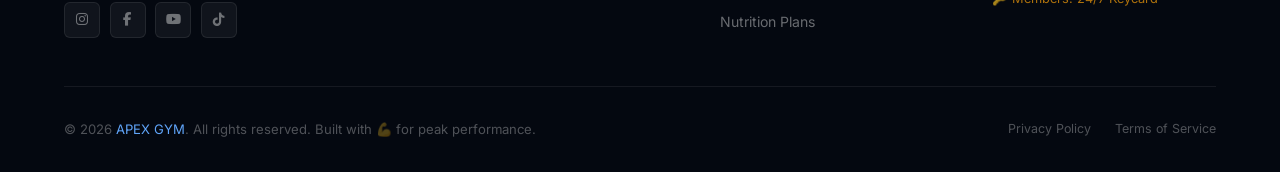
==== commit 84346a18: "Update index.html" ====
--- a/index.html
+++ b/index.html
@@ -502,7 +502,7 @@
 
       <div class="footer-bottom">
         <p class="footer-copy">
-          &copy; 2024 <span>APEX GYM</span>. All rights reserved. Built with 💪 for peak performance.
+          &copy; 2026 <span>APEX GYM</span>. All rights reserved. Built with 💪 for peak performance.
         </p>
         <div style="display:flex;gap:1.5rem;">
           <a href="#" style="font-size:0.78rem;color:rgba(255,255,255,0.3);transition:color 0.2s;" id="footer-privacy">Privacy Policy</a>
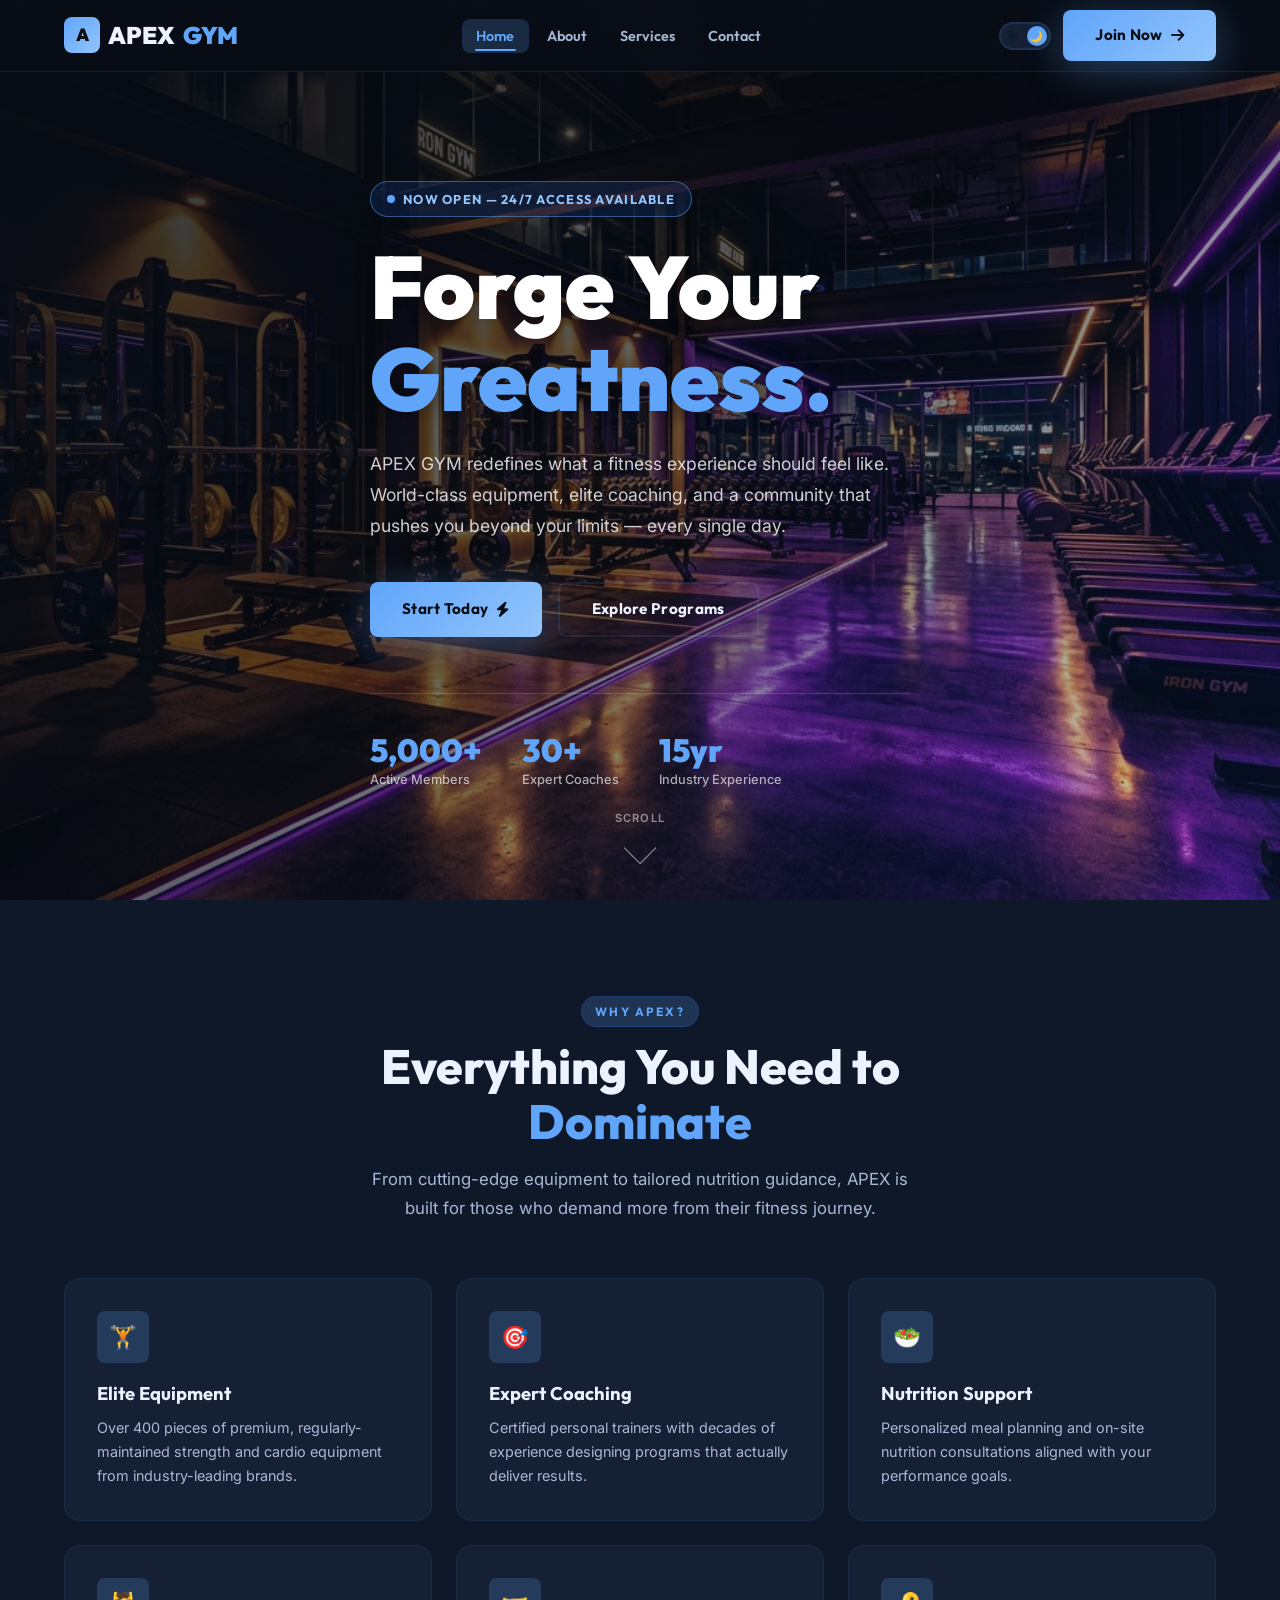
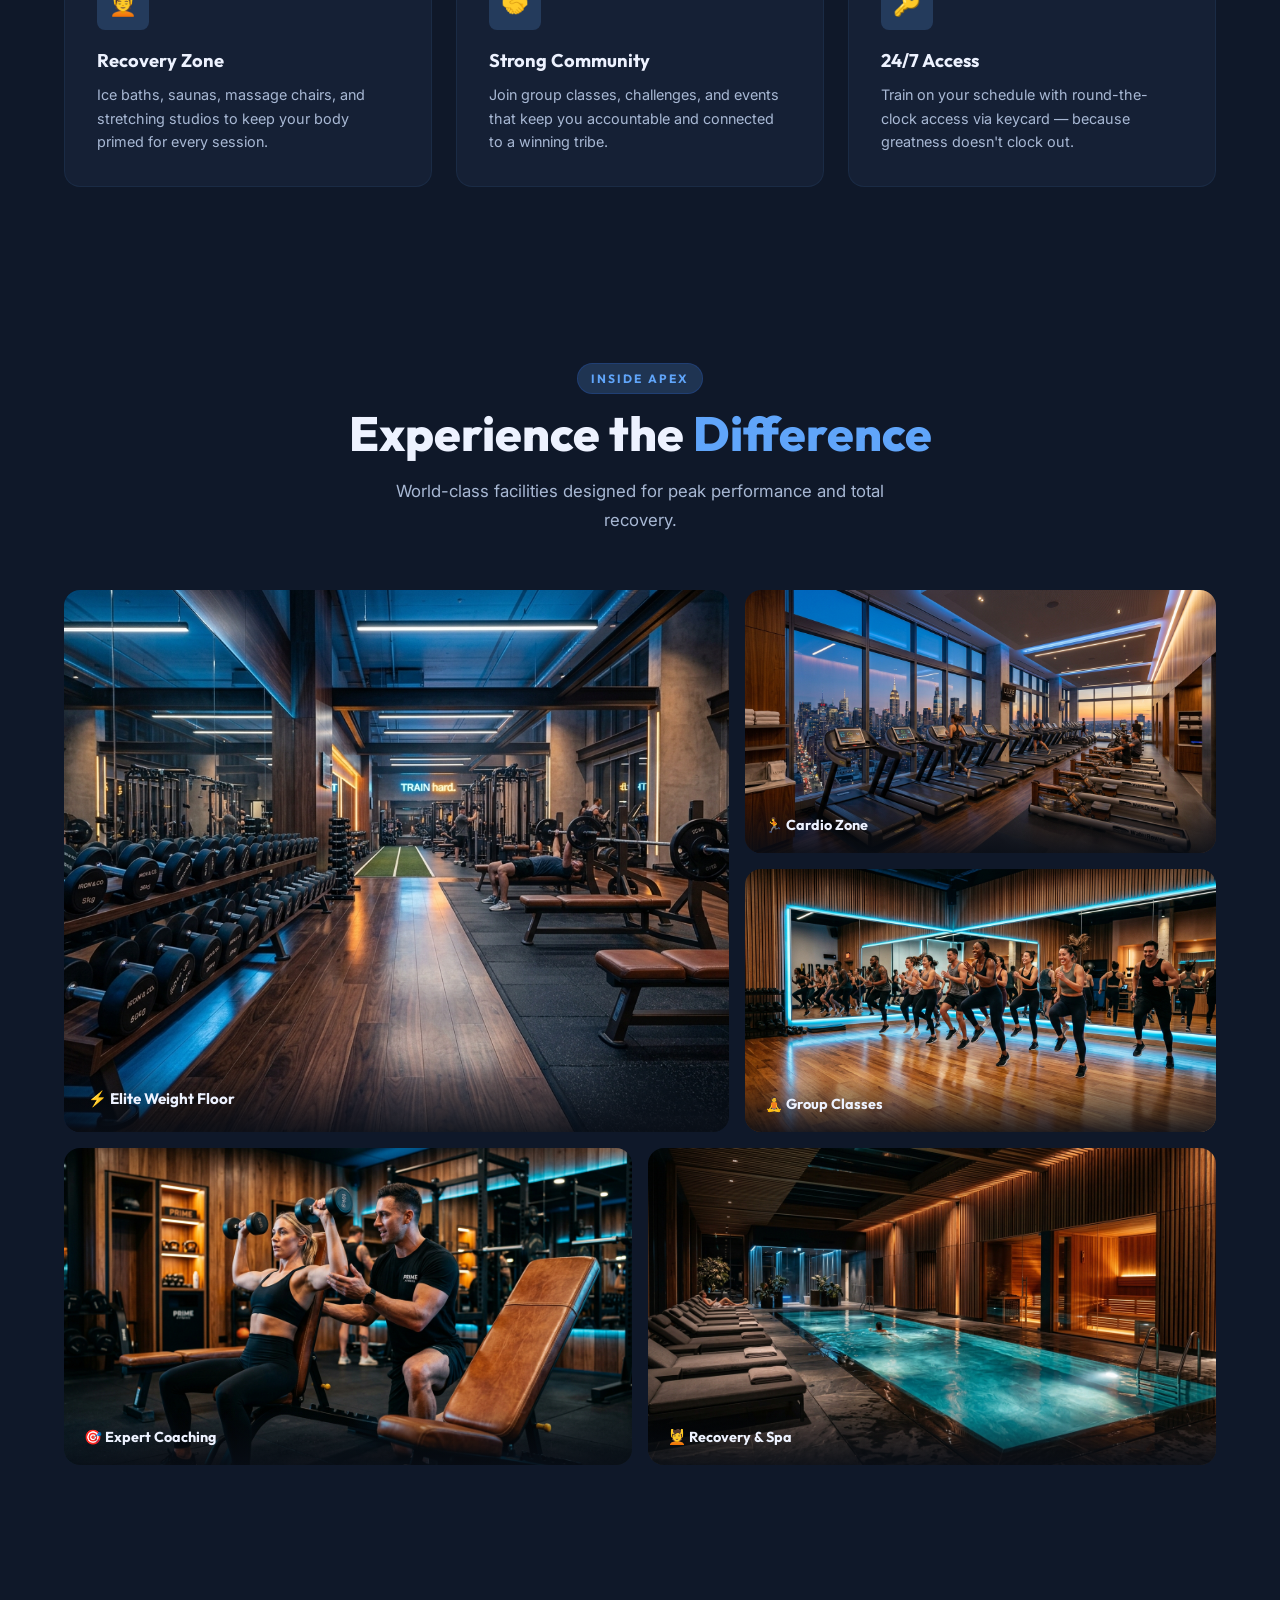
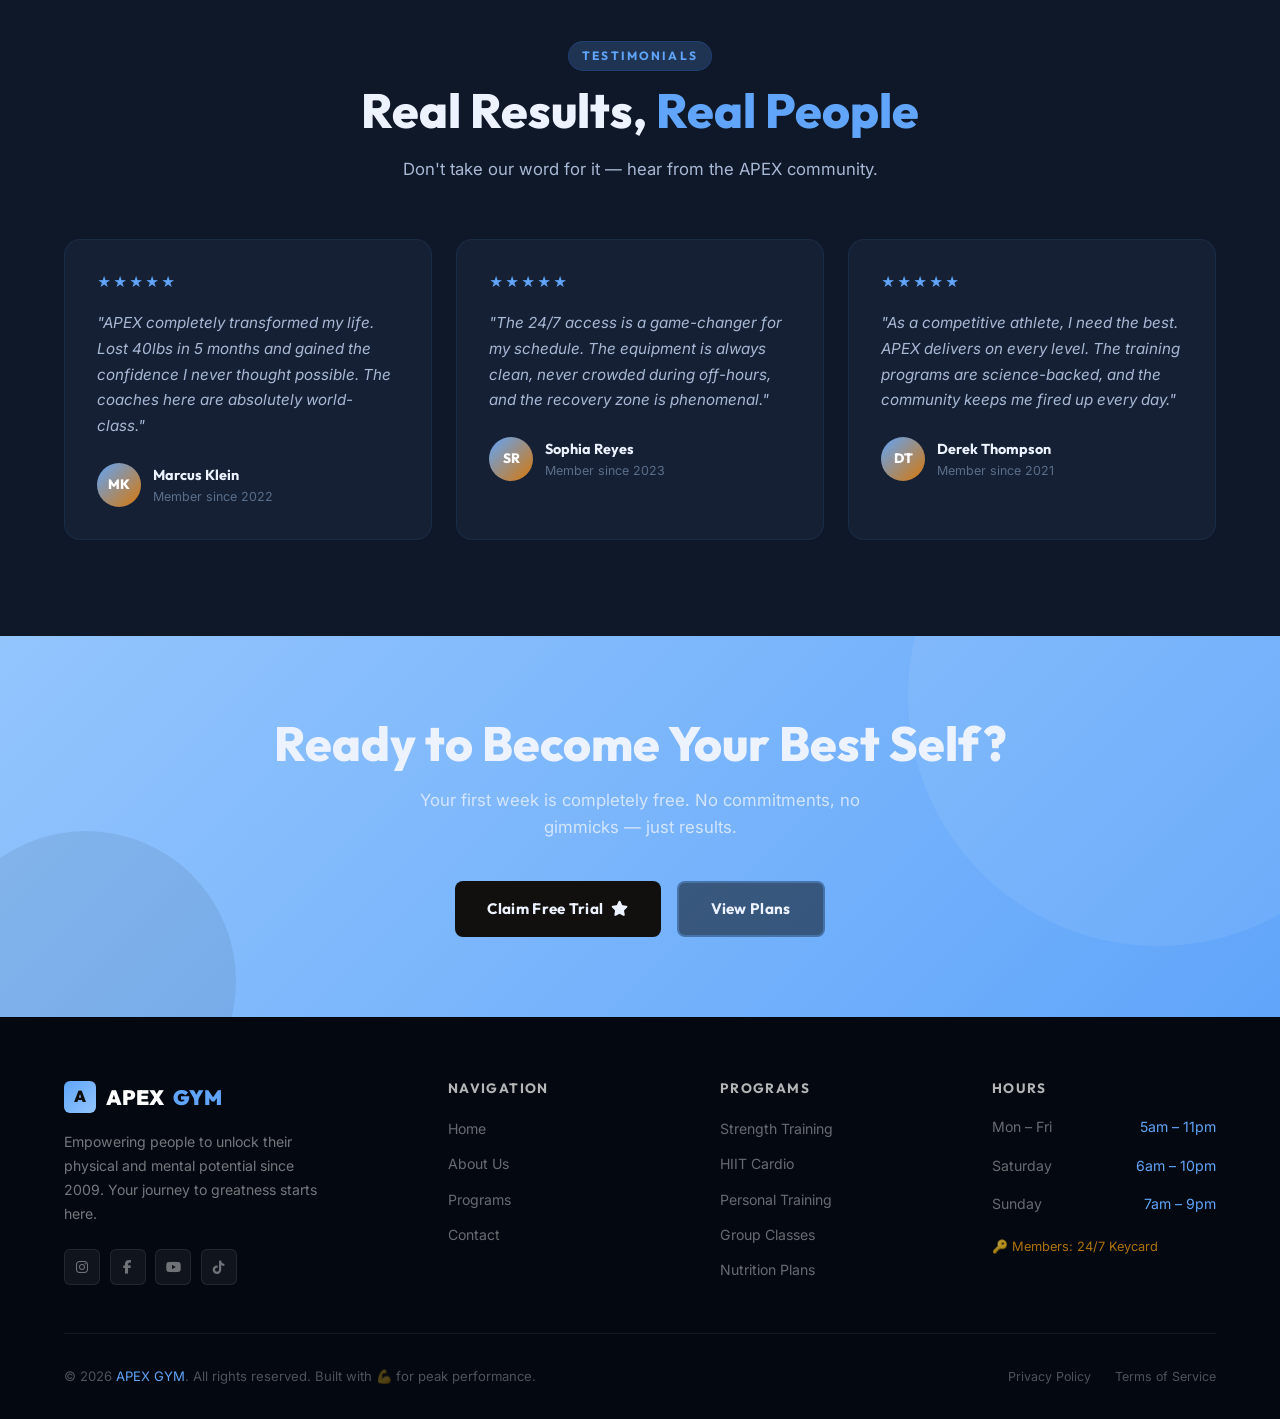
==== commit f82bed10: "Update index.html" ====
--- a/index.html
+++ b/index.html
@@ -298,12 +298,12 @@
     <!-- ══════════════════════════════════
          STATS COUNTER
     ══════════════════════════════════ -->
-    <section class="stats-section" aria-labelledby="stats-heading">
+    <!-- <section class="stats-section" aria-labelledby="stats-heading">
       <div class="container">
         <h2 class="visually-hidden" id="stats-heading">APEX GYM by the numbers</h2>
         <div class="stats-grid stagger-children">
           <div class="stat-block fade-in">
-            <div class="counter-number" data-count="5000" data-suffix="+">0</div>
+            <div class="counter-number" data-count="500" data-suffix="+">0</div>
             <p>Happy Members</p>
           </div>
           <div class="stat-block fade-in">
@@ -320,7 +320,7 @@
           </div>
         </div>
       </div>
-    </section>
+    </section> -->
 
     <!-- ══════════════════════════════════
          PHOTO GALLERY
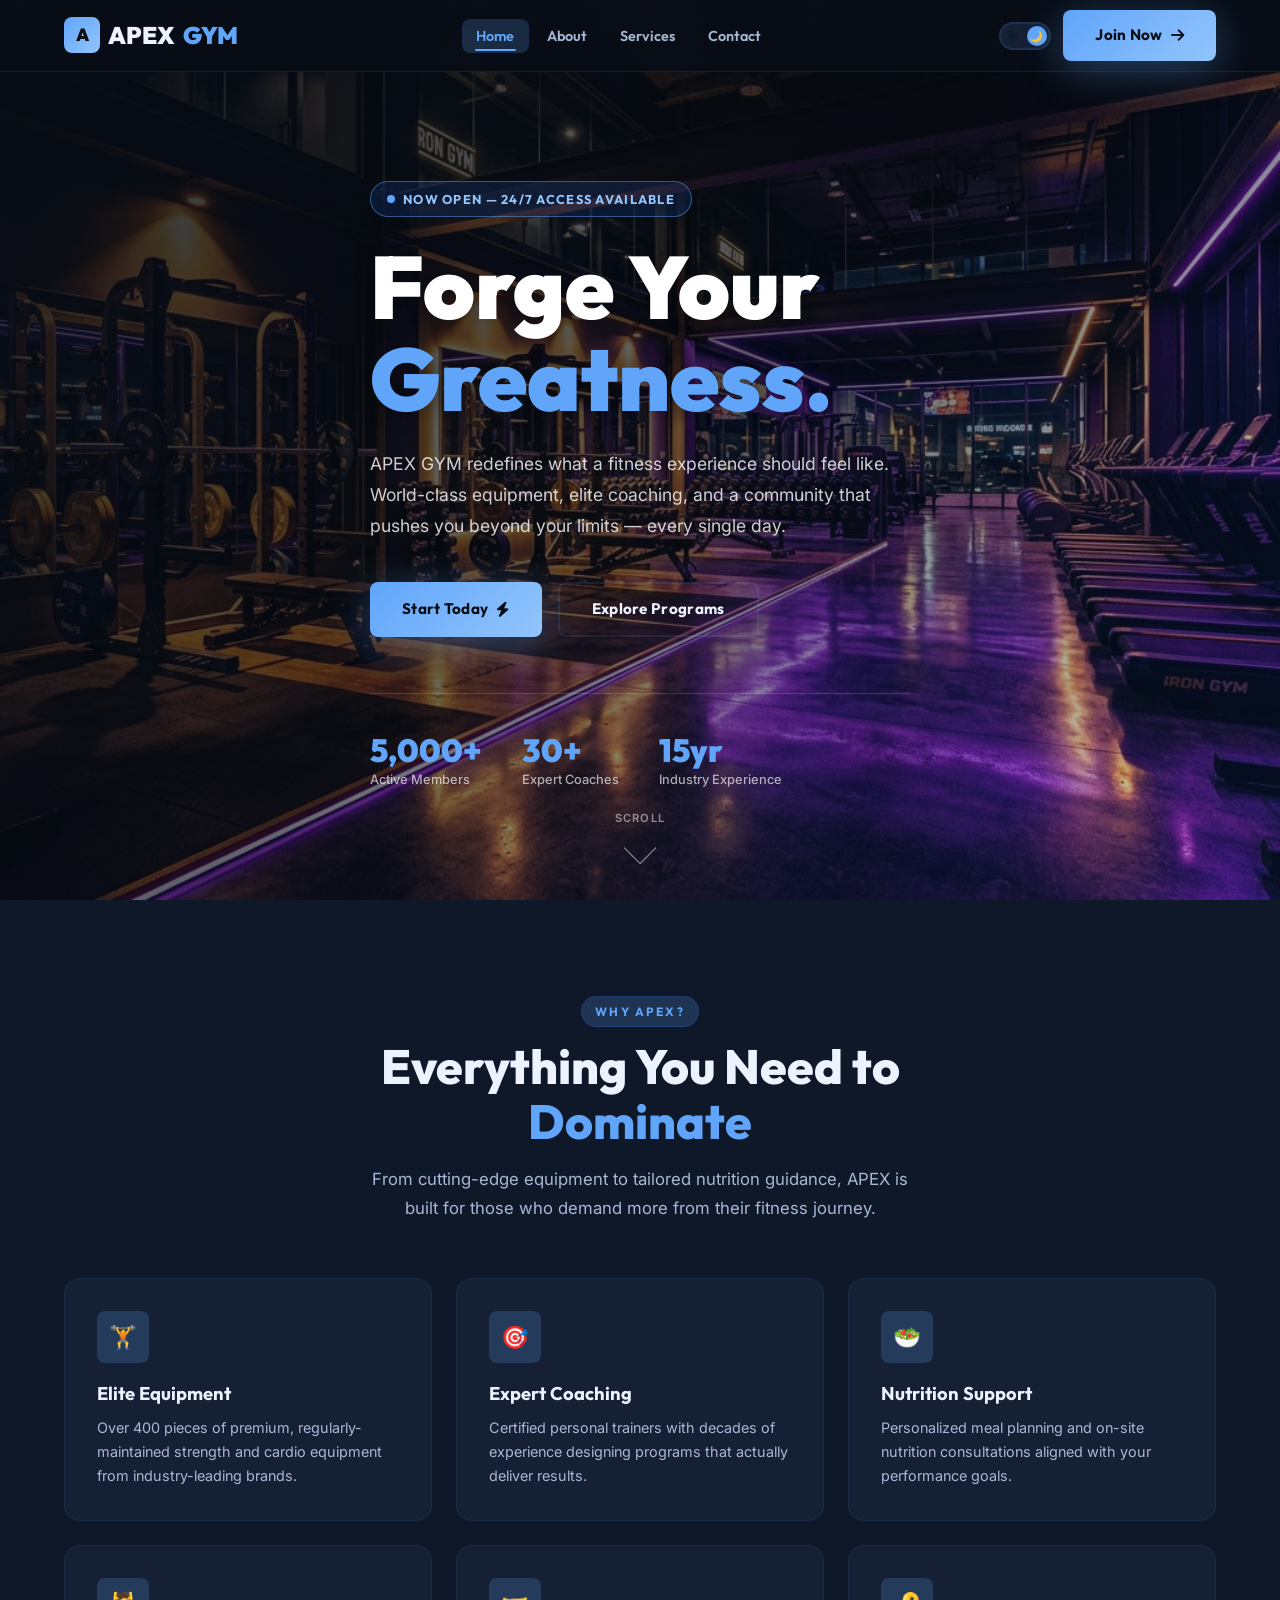
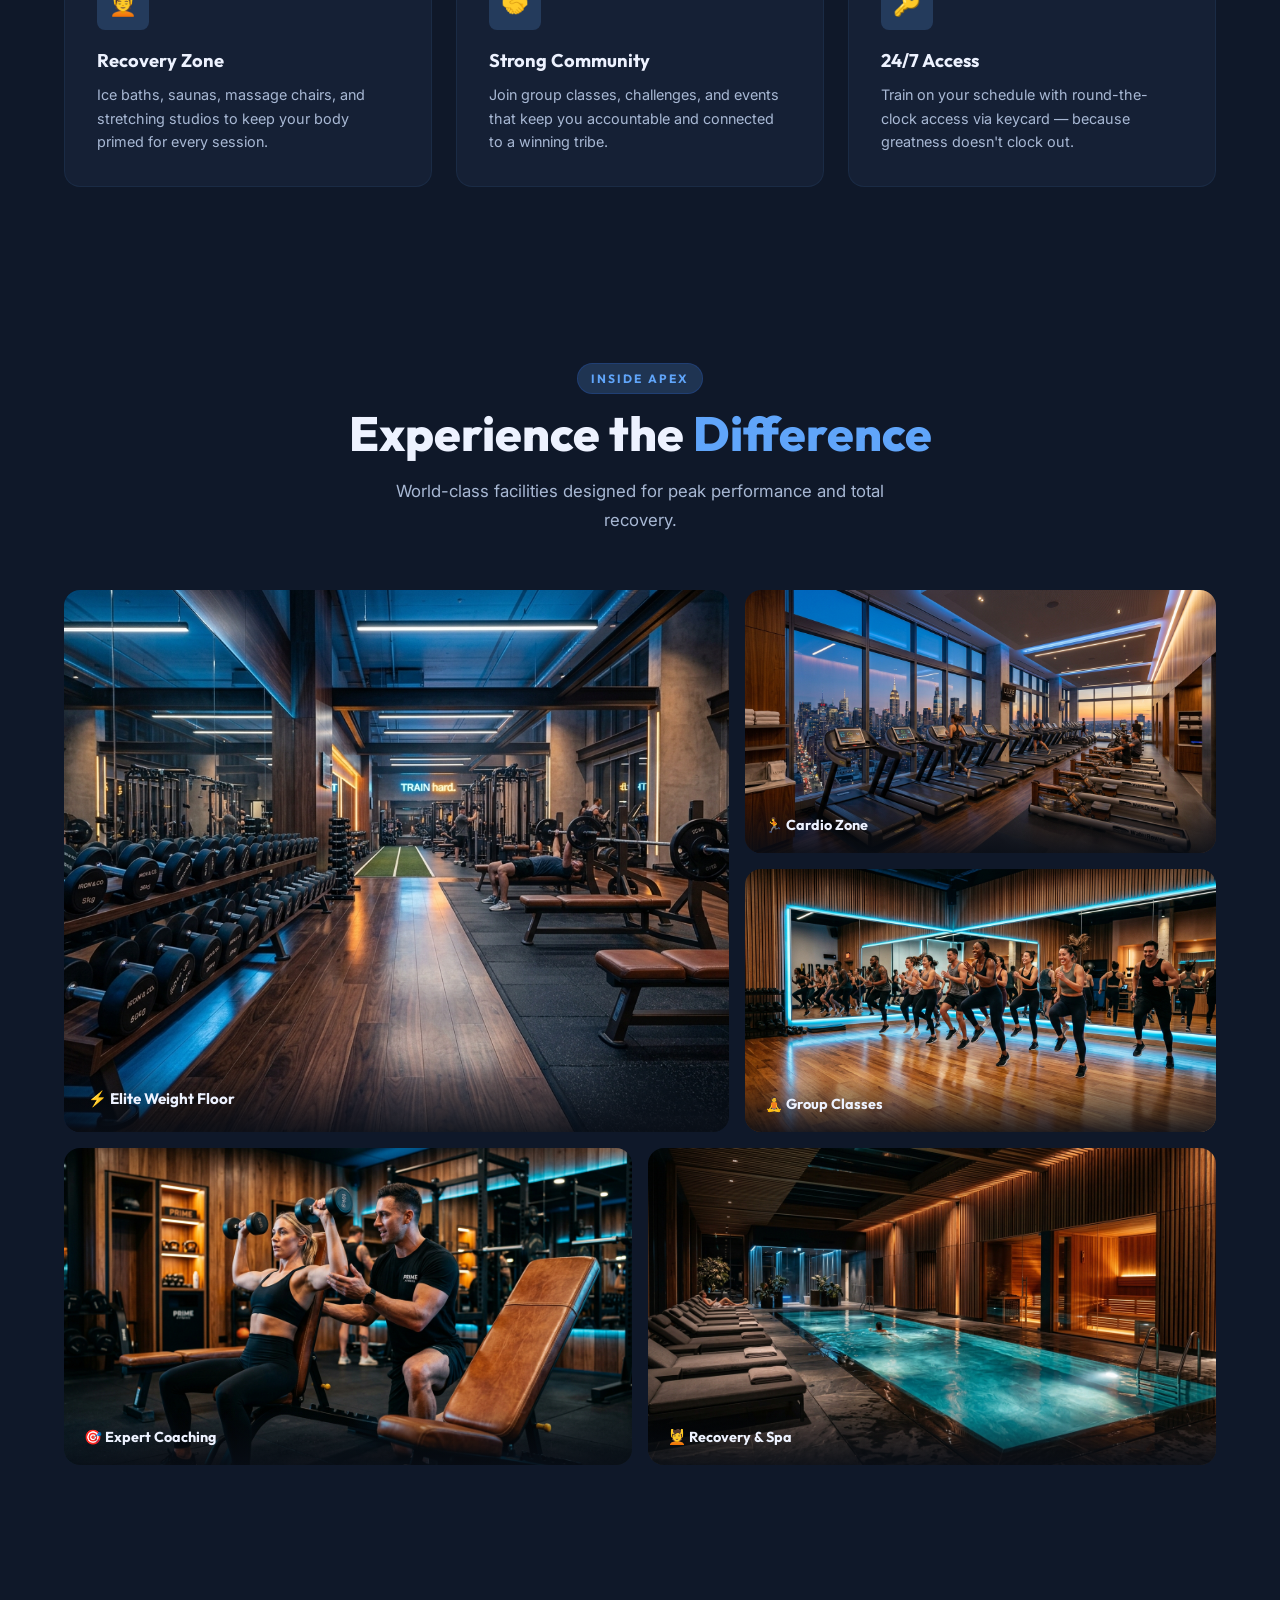
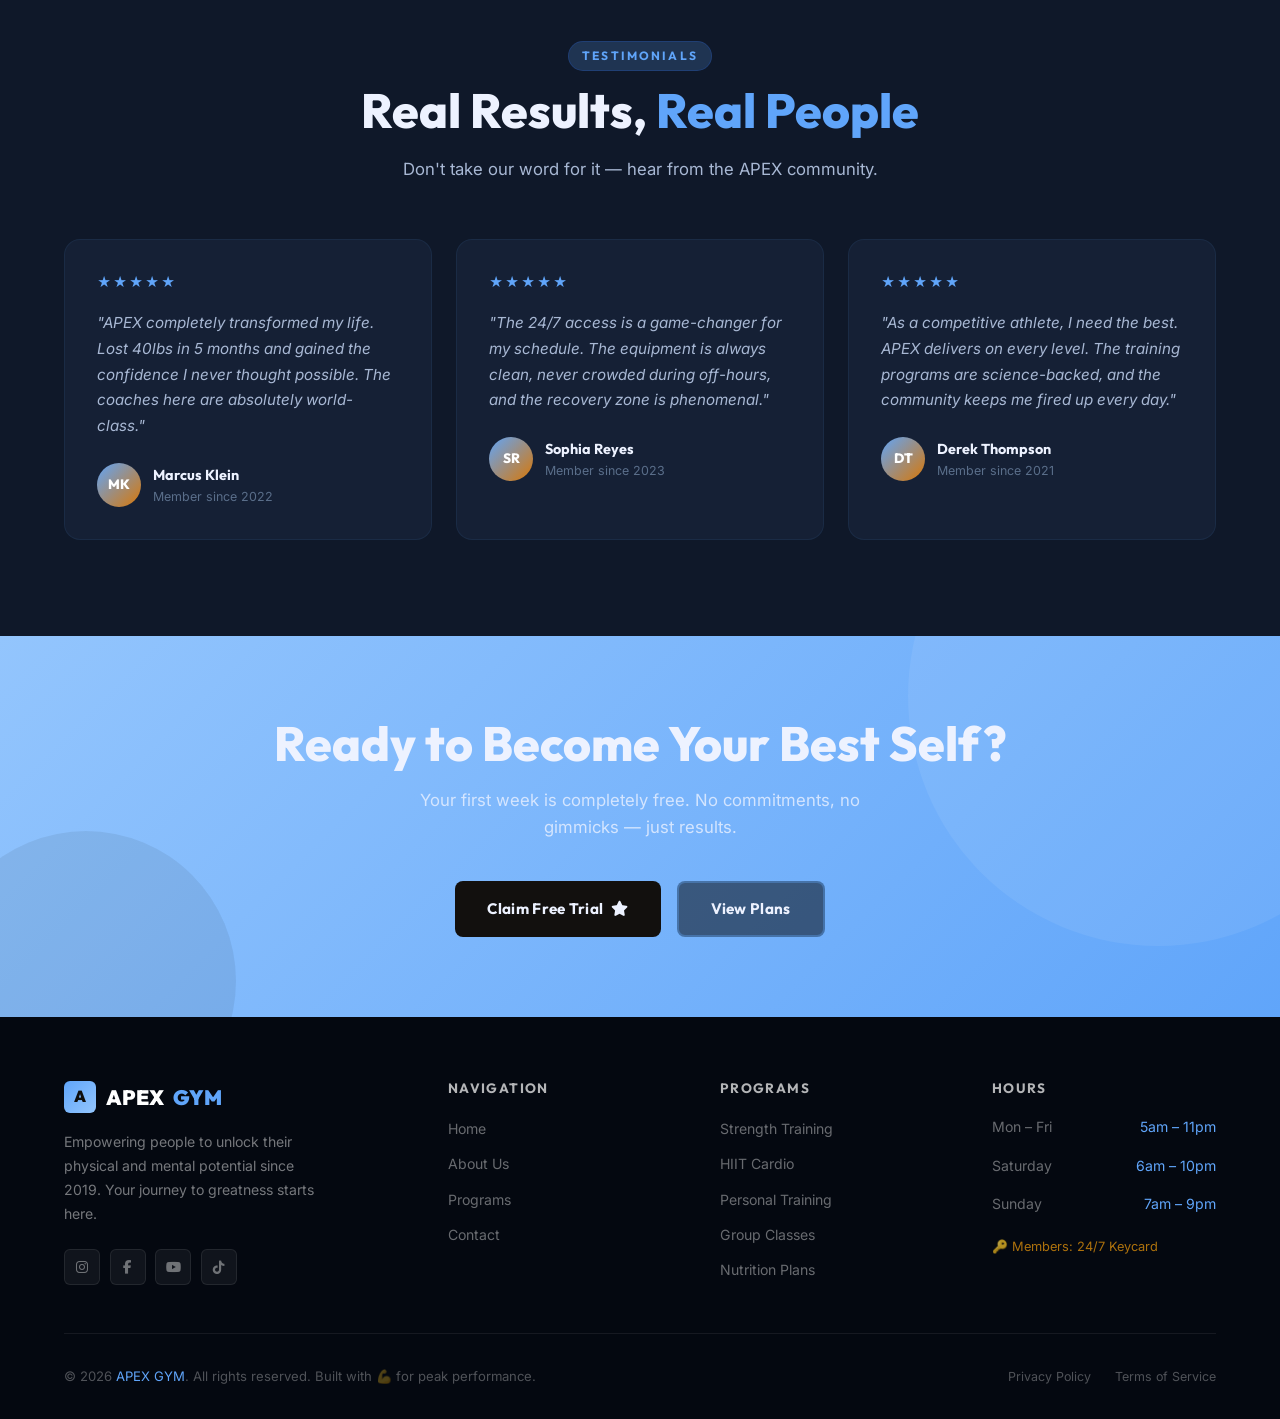
==== commit bf323eed: "Update index.html" ====
--- a/index.html
+++ b/index.html
@@ -457,7 +457,7 @@
             <div class="footer-logo-icon" aria-hidden="true">A</div>
             APEX<span>GYM</span>
           </div>
-          <p>Empowering people to unlock their physical and mental potential since 2009. Your journey to greatness starts here.</p>
+          <p>Empowering people to unlock their physical and mental potential since 2019. Your journey to greatness starts here.</p>
           <div class="footer-social" aria-label="Social media links">
             <a href="#" aria-label="Instagram" id="footer-instagram"><i class="fab fa-instagram"></i></a>
             <a href="#" aria-label="Facebook" id="footer-facebook"><i class="fab fa-facebook-f"></i></a>
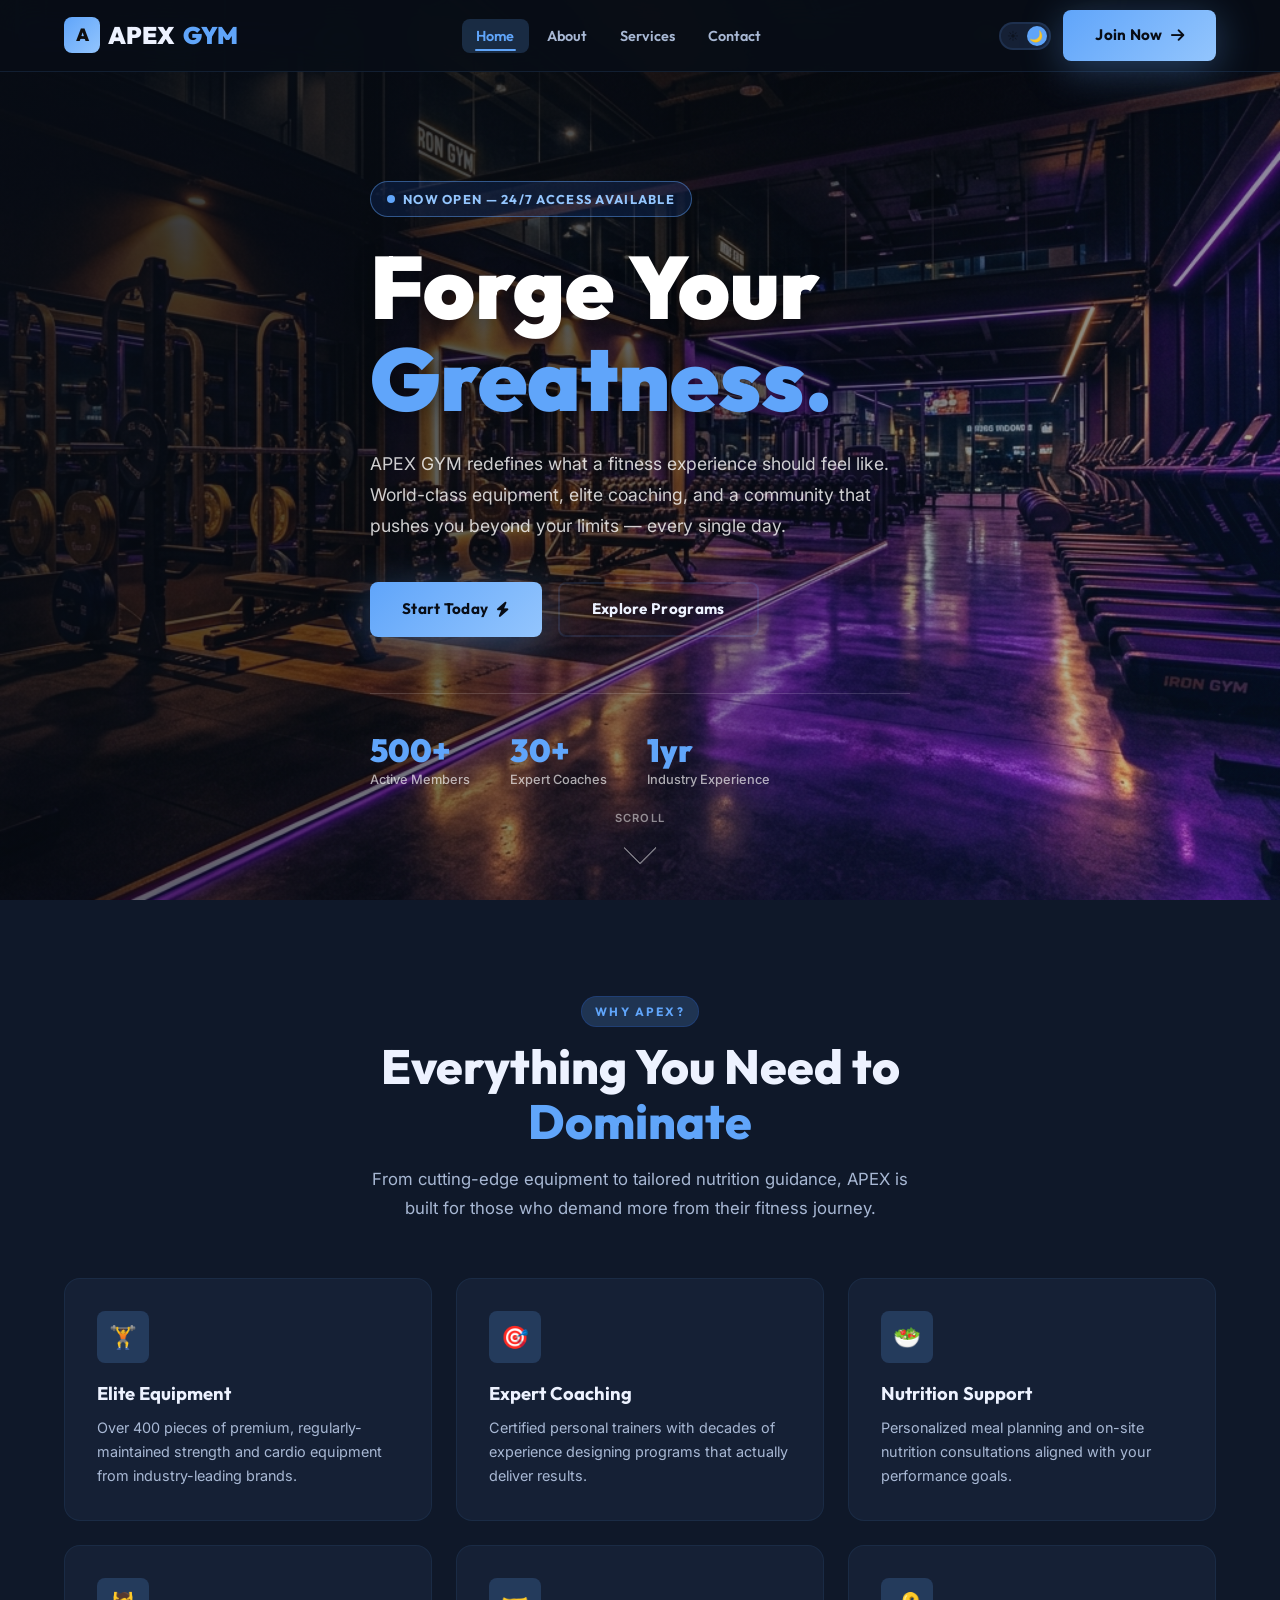
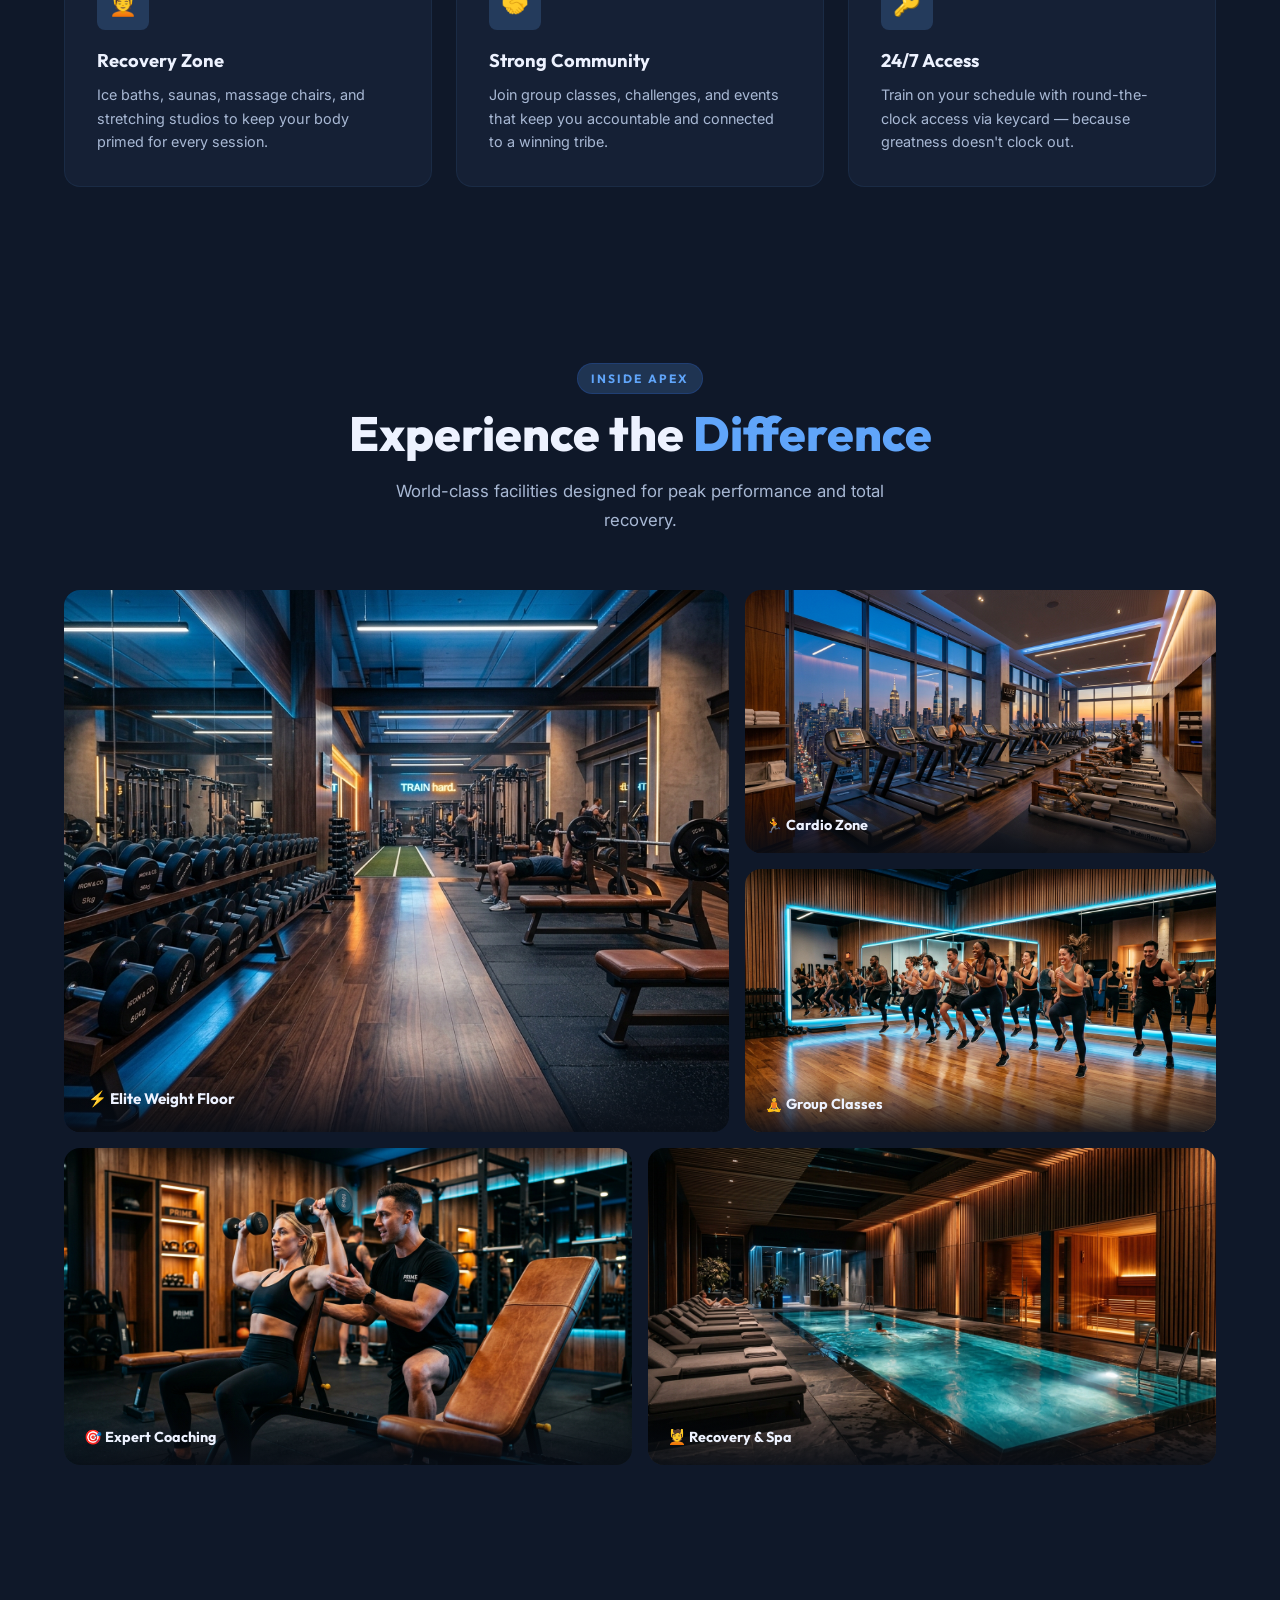
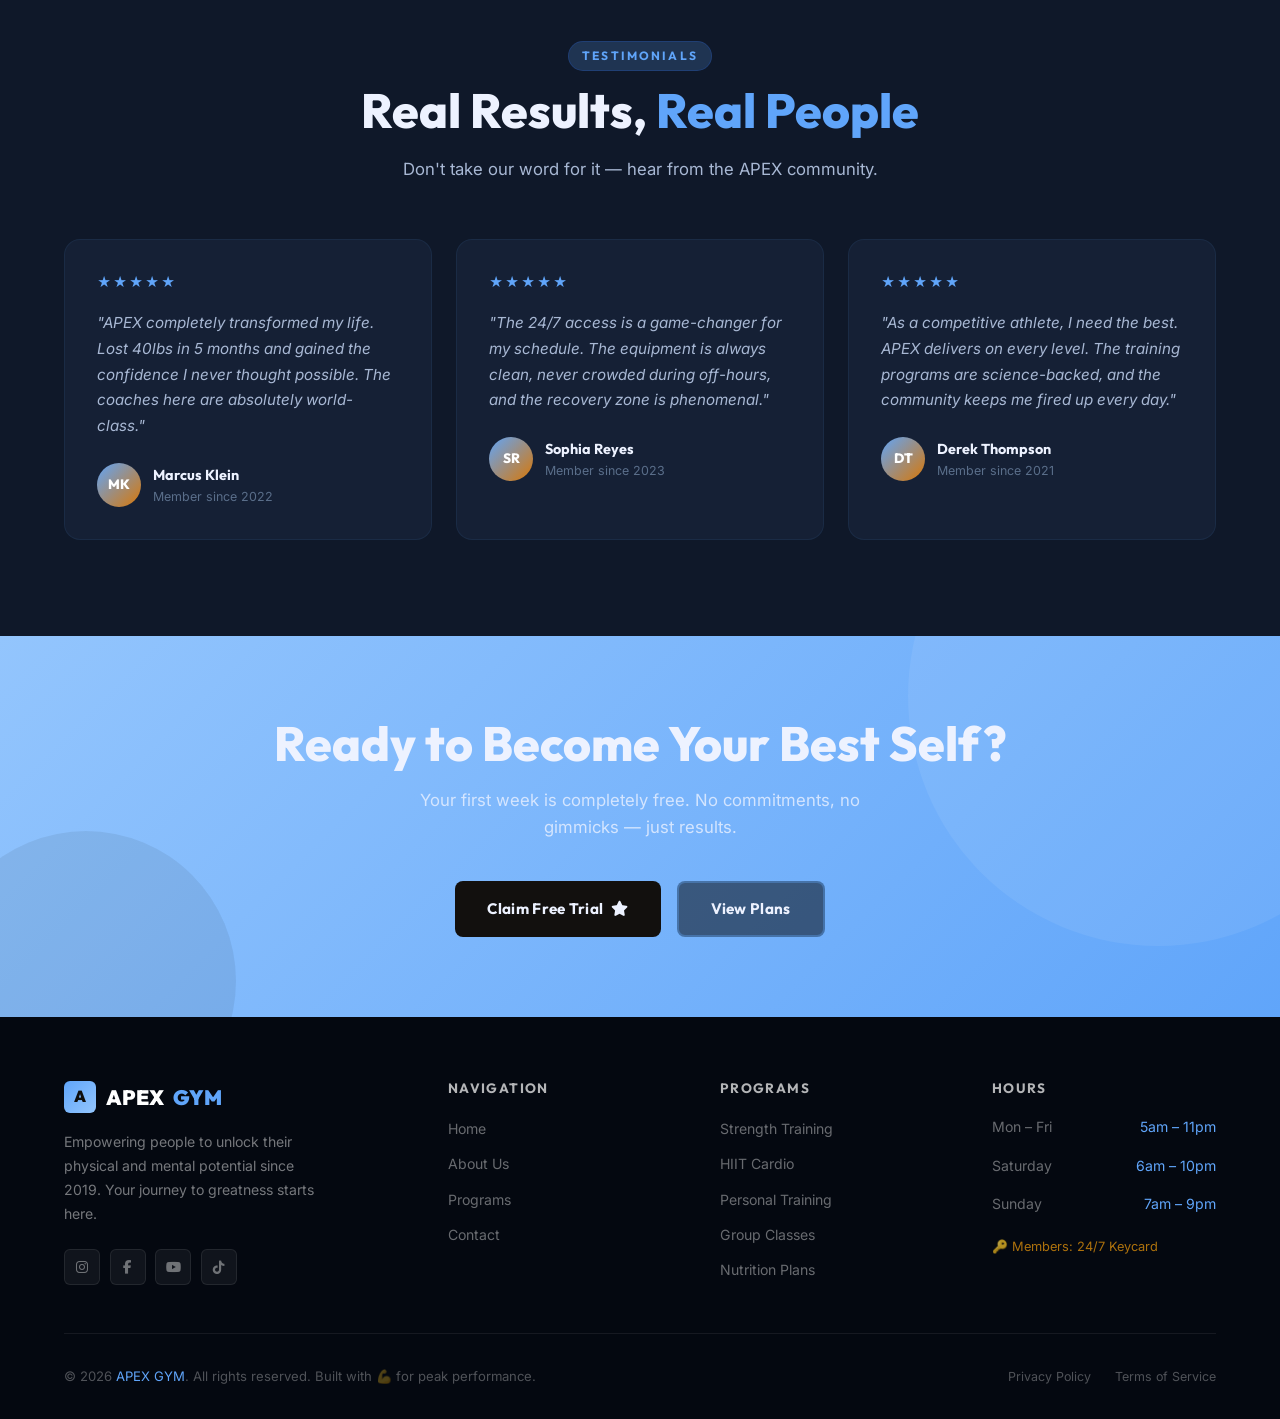
==== commit 01071116: "Update index.html" ====
--- a/index.html
+++ b/index.html
@@ -217,7 +217,7 @@
 
           <div class="hero-stats fade-in" role="list">
             <div role="listitem">
-              <div class="hero-stat-value">5,000+</div>
+              <div class="hero-stat-value">500+</div>
               <div class="hero-stat-label">Active Members</div>
             </div>
             <div role="listitem">
@@ -225,7 +225,7 @@
               <div class="hero-stat-label">Expert Coaches</div>
             </div>
             <div role="listitem">
-              <div class="hero-stat-value">15yr</div>
+              <div class="hero-stat-value">1yr</div>
               <div class="hero-stat-label">Industry Experience</div>
             </div>
           </div>
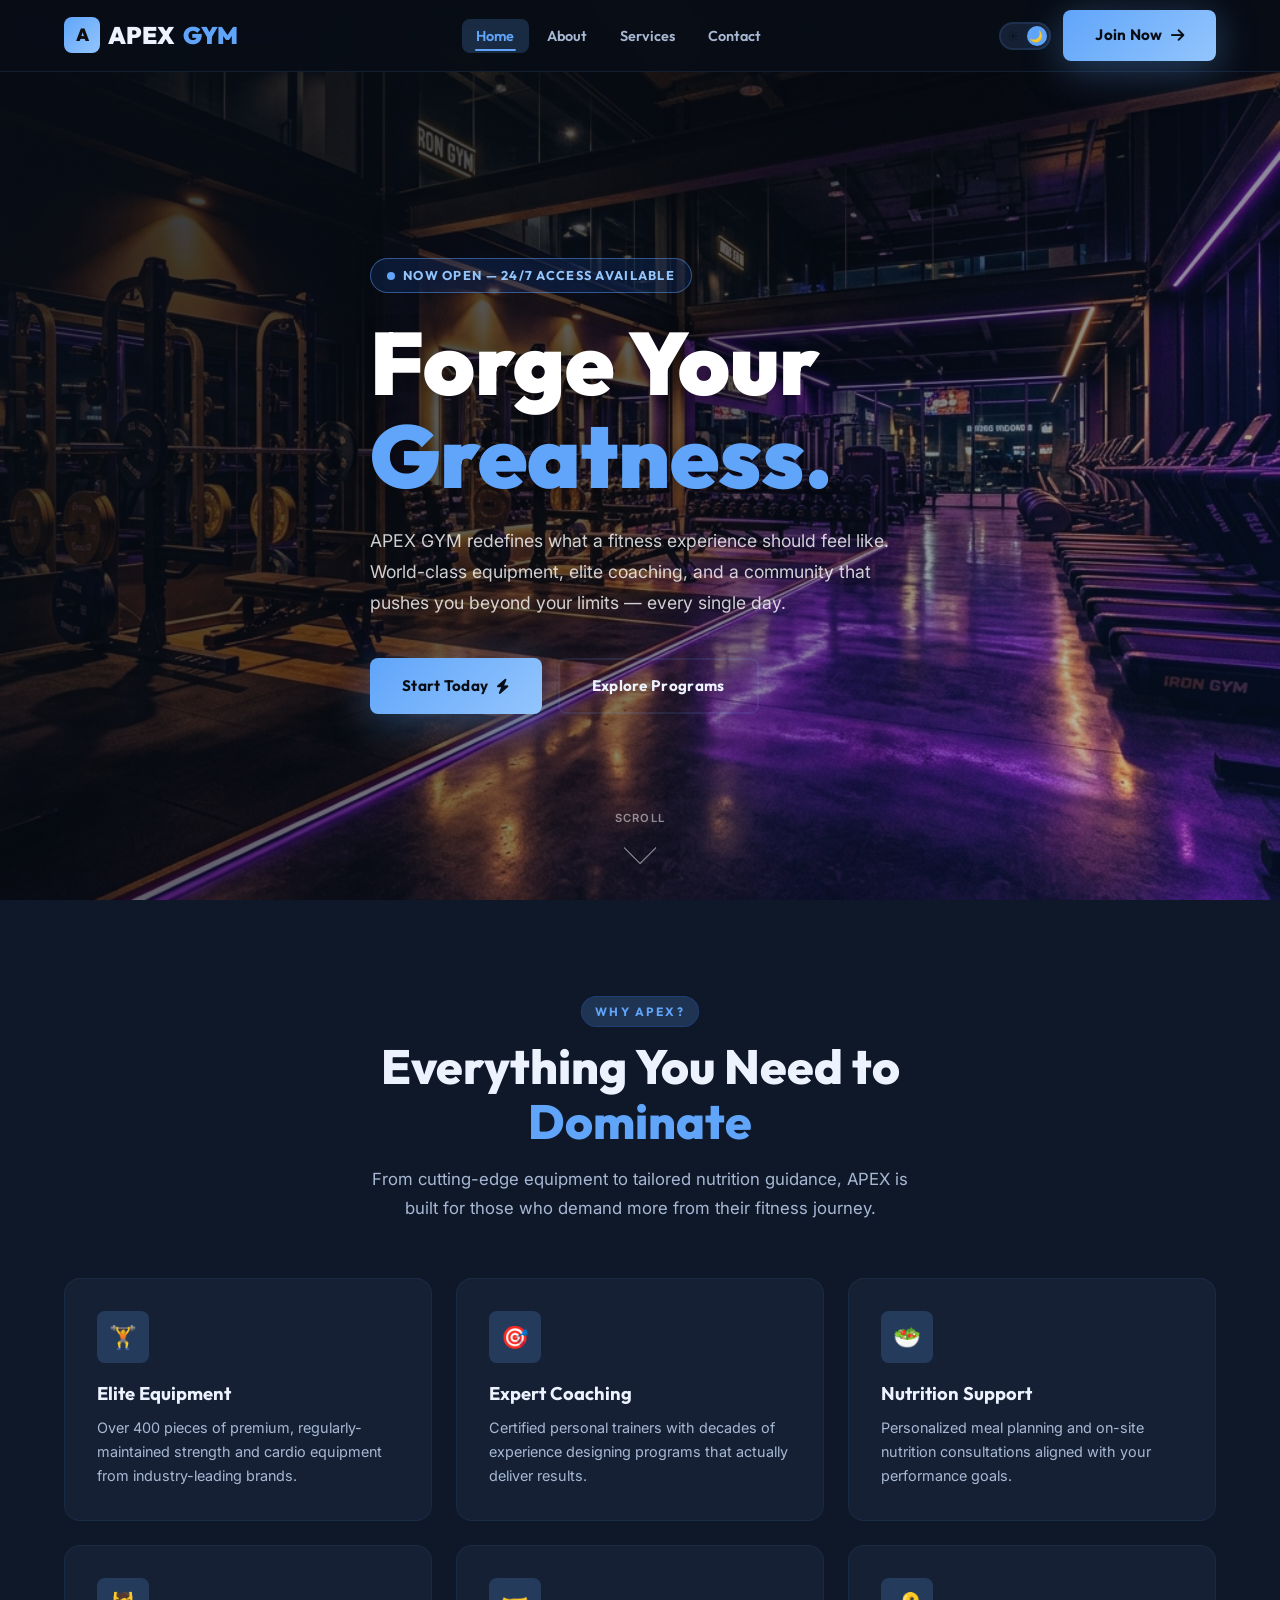
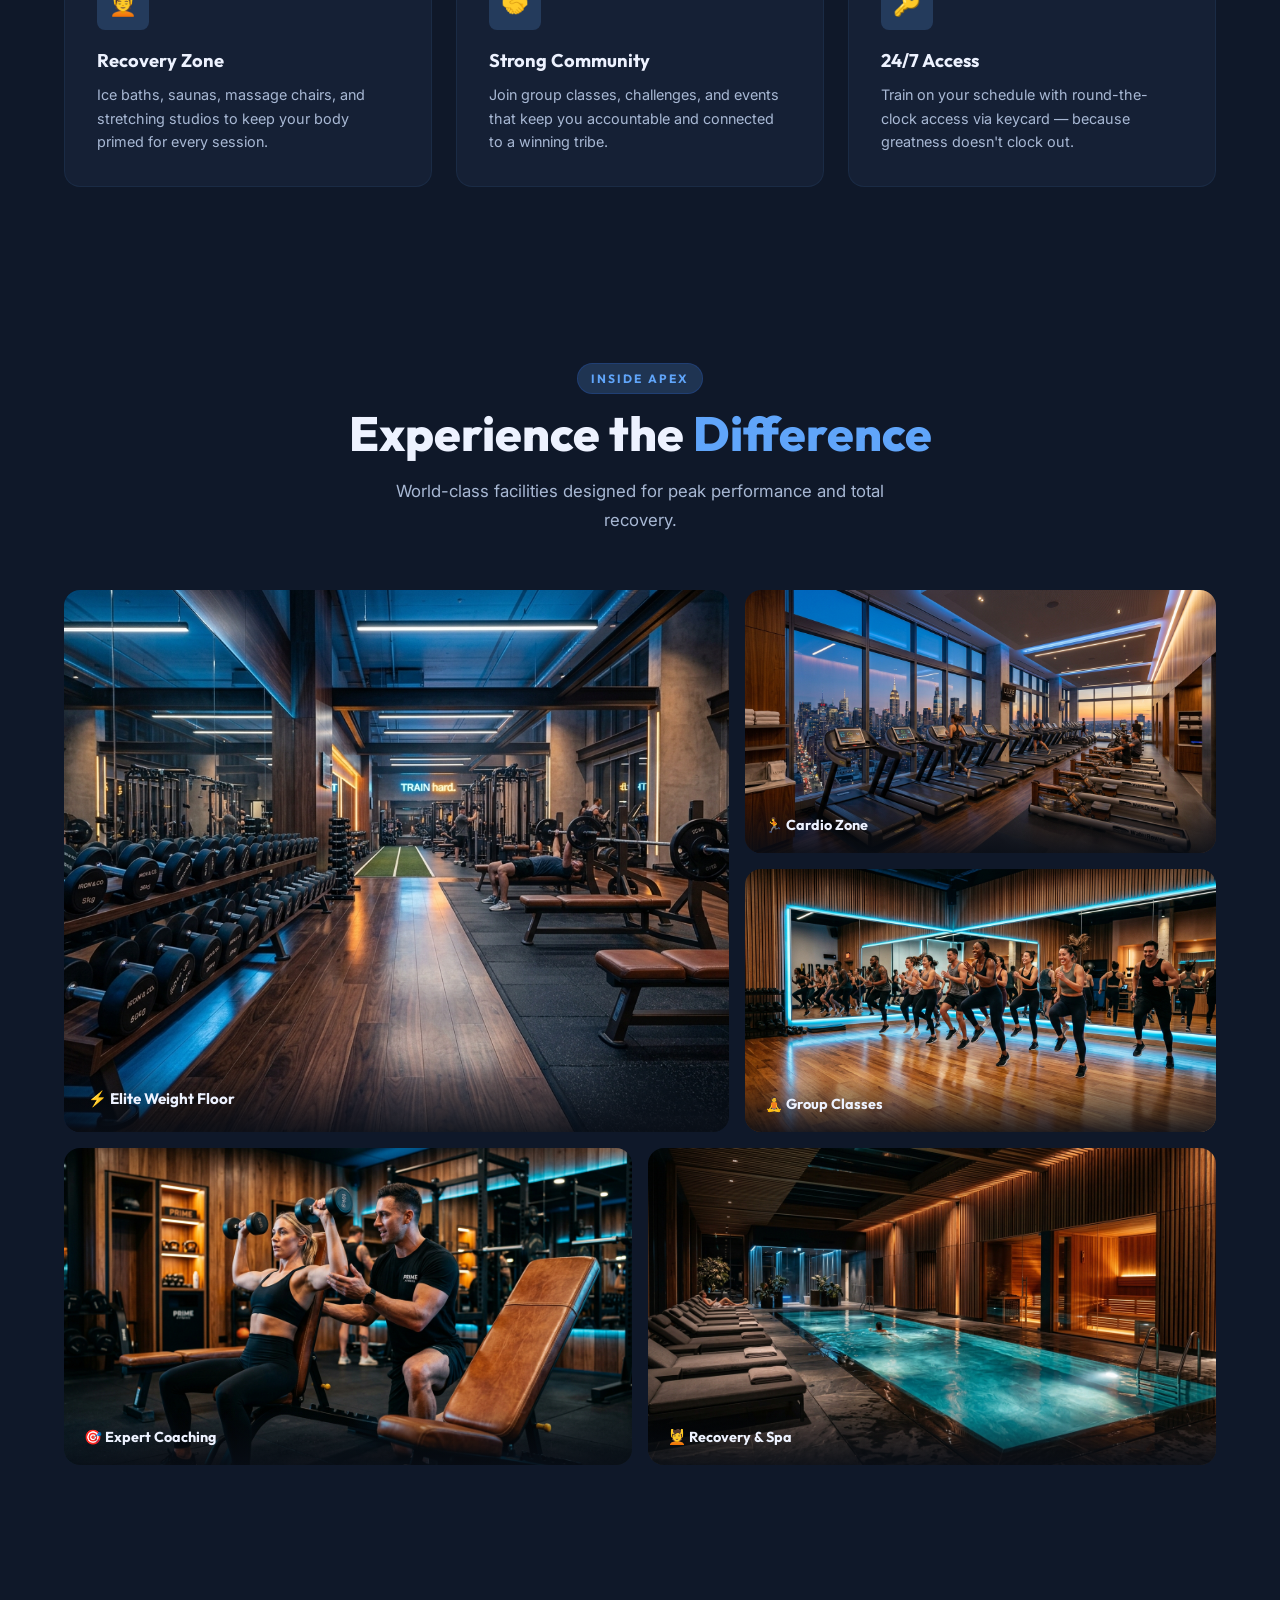
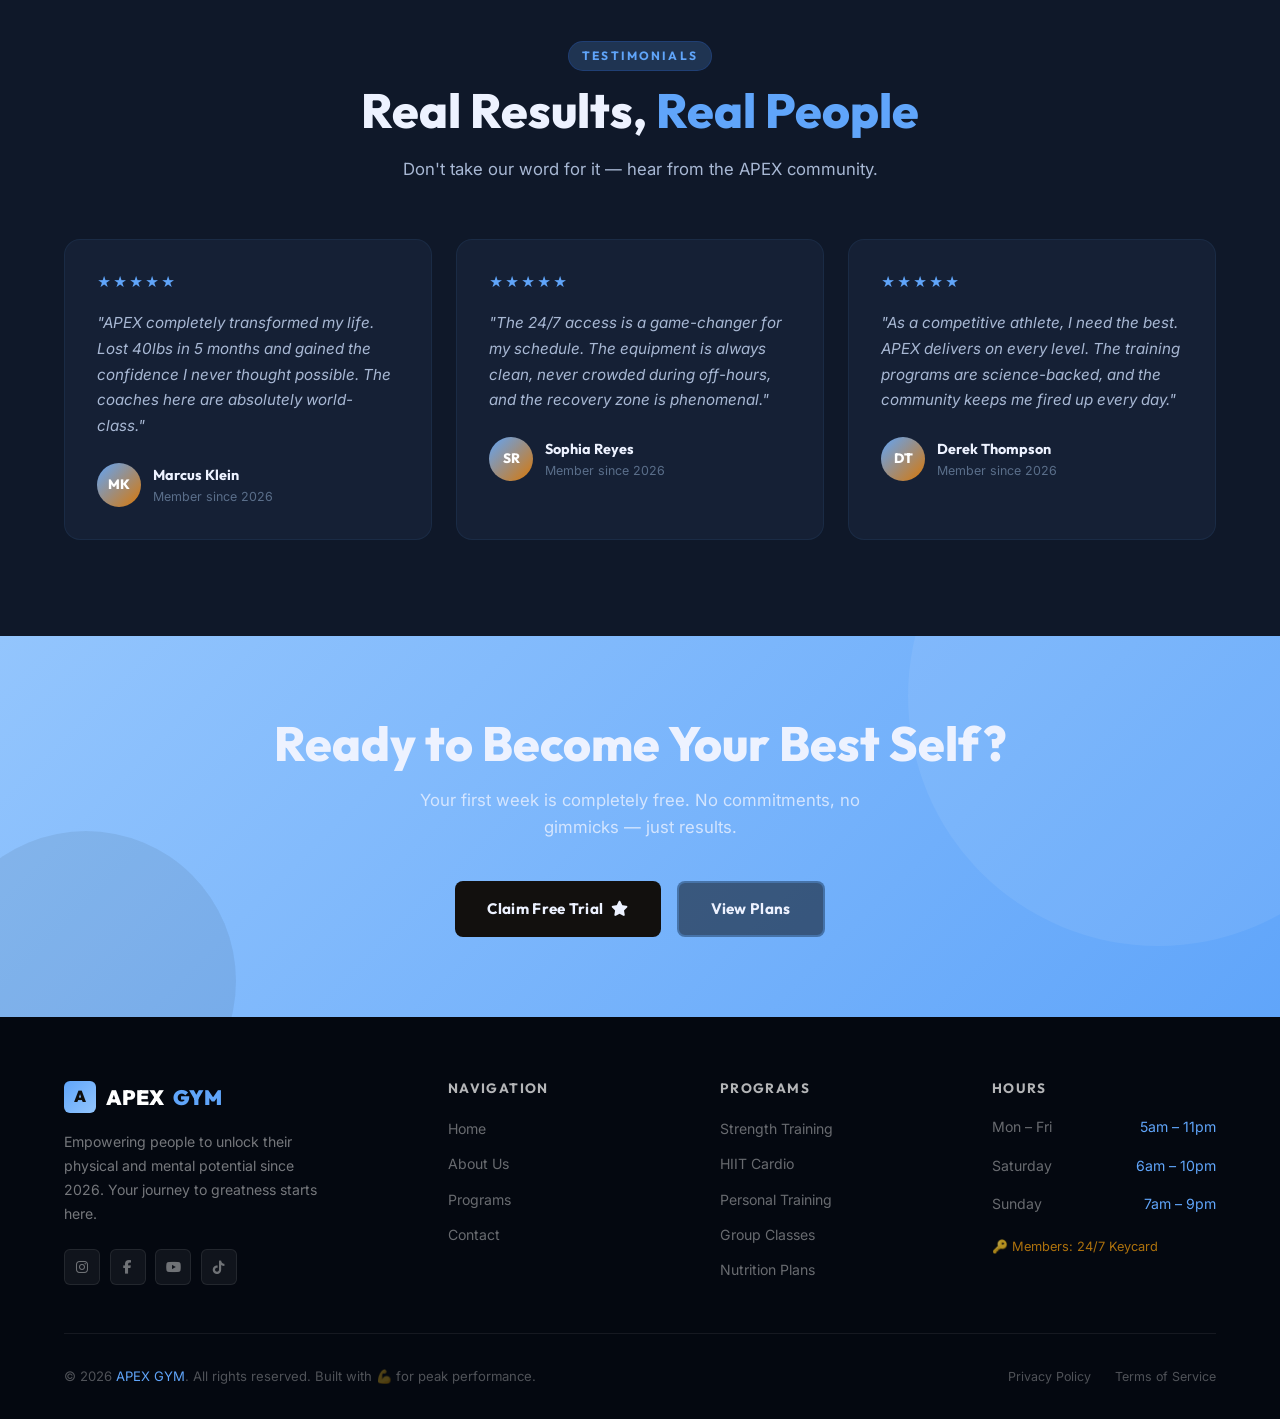
==== commit 867c1dba: "Update index.html" ====
--- a/index.html
+++ b/index.html
@@ -215,7 +215,7 @@
             </a>
           </div>
 
-          <div class="hero-stats fade-in" role="list">
+          <!-- <div class="hero-stats fade-in" role="list">
             <div role="listitem">
               <div class="hero-stat-value">500+</div>
               <div class="hero-stat-label">Active Members</div>
@@ -228,7 +228,7 @@
               <div class="hero-stat-value">1yr</div>
               <div class="hero-stat-label">Industry Experience</div>
             </div>
-          </div>
+          </div> -->
         </div>
       </div>
 
@@ -384,7 +384,7 @@
               <div class="testimonial-avatar" aria-hidden="true">MK</div>
               <div>
                 <div class="testimonial-name">Marcus Klein</div>
-                <div class="testimonial-role">Member since 2022</div>
+                <div class="testimonial-role">Member since 2026</div>
               </div>
             </div>
           </article>
@@ -400,7 +400,7 @@
               <div class="testimonial-avatar" aria-hidden="true">SR</div>
               <div>
                 <div class="testimonial-name">Sophia Reyes</div>
-                <div class="testimonial-role">Member since 2023</div>
+                <div class="testimonial-role">Member since 2026</div>
               </div>
             </div>
           </article>
@@ -416,7 +416,7 @@
               <div class="testimonial-avatar" aria-hidden="true">DT</div>
               <div>
                 <div class="testimonial-name">Derek Thompson</div>
-                <div class="testimonial-role">Member since 2021</div>
+                <div class="testimonial-role">Member since 2026</div>
               </div>
             </div>
           </article>
@@ -457,7 +457,7 @@
             <div class="footer-logo-icon" aria-hidden="true">A</div>
             APEX<span>GYM</span>
           </div>
-          <p>Empowering people to unlock their physical and mental potential since 2019. Your journey to greatness starts here.</p>
+          <p>Empowering people to unlock their physical and mental potential since 2026. Your journey to greatness starts here.</p>
           <div class="footer-social" aria-label="Social media links">
             <a href="#" aria-label="Instagram" id="footer-instagram"><i class="fab fa-instagram"></i></a>
             <a href="#" aria-label="Facebook" id="footer-facebook"><i class="fab fa-facebook-f"></i></a>
